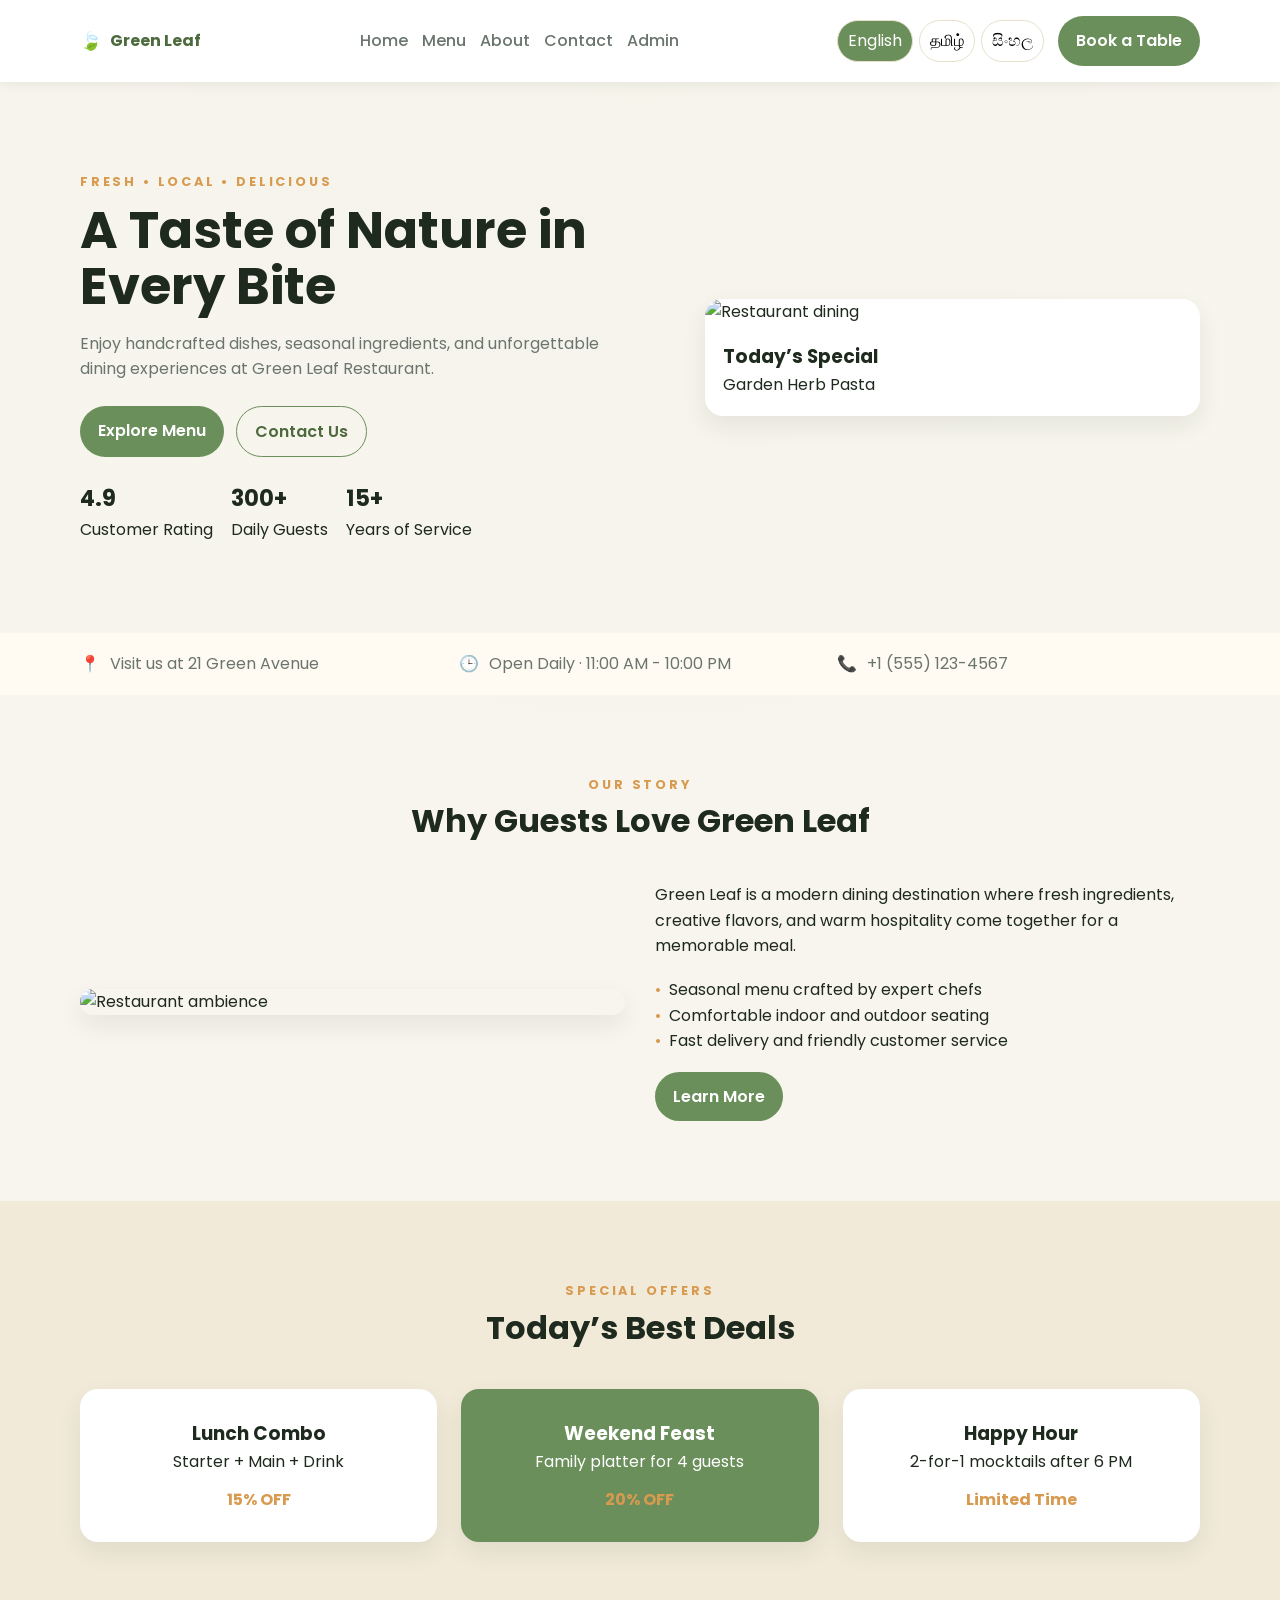
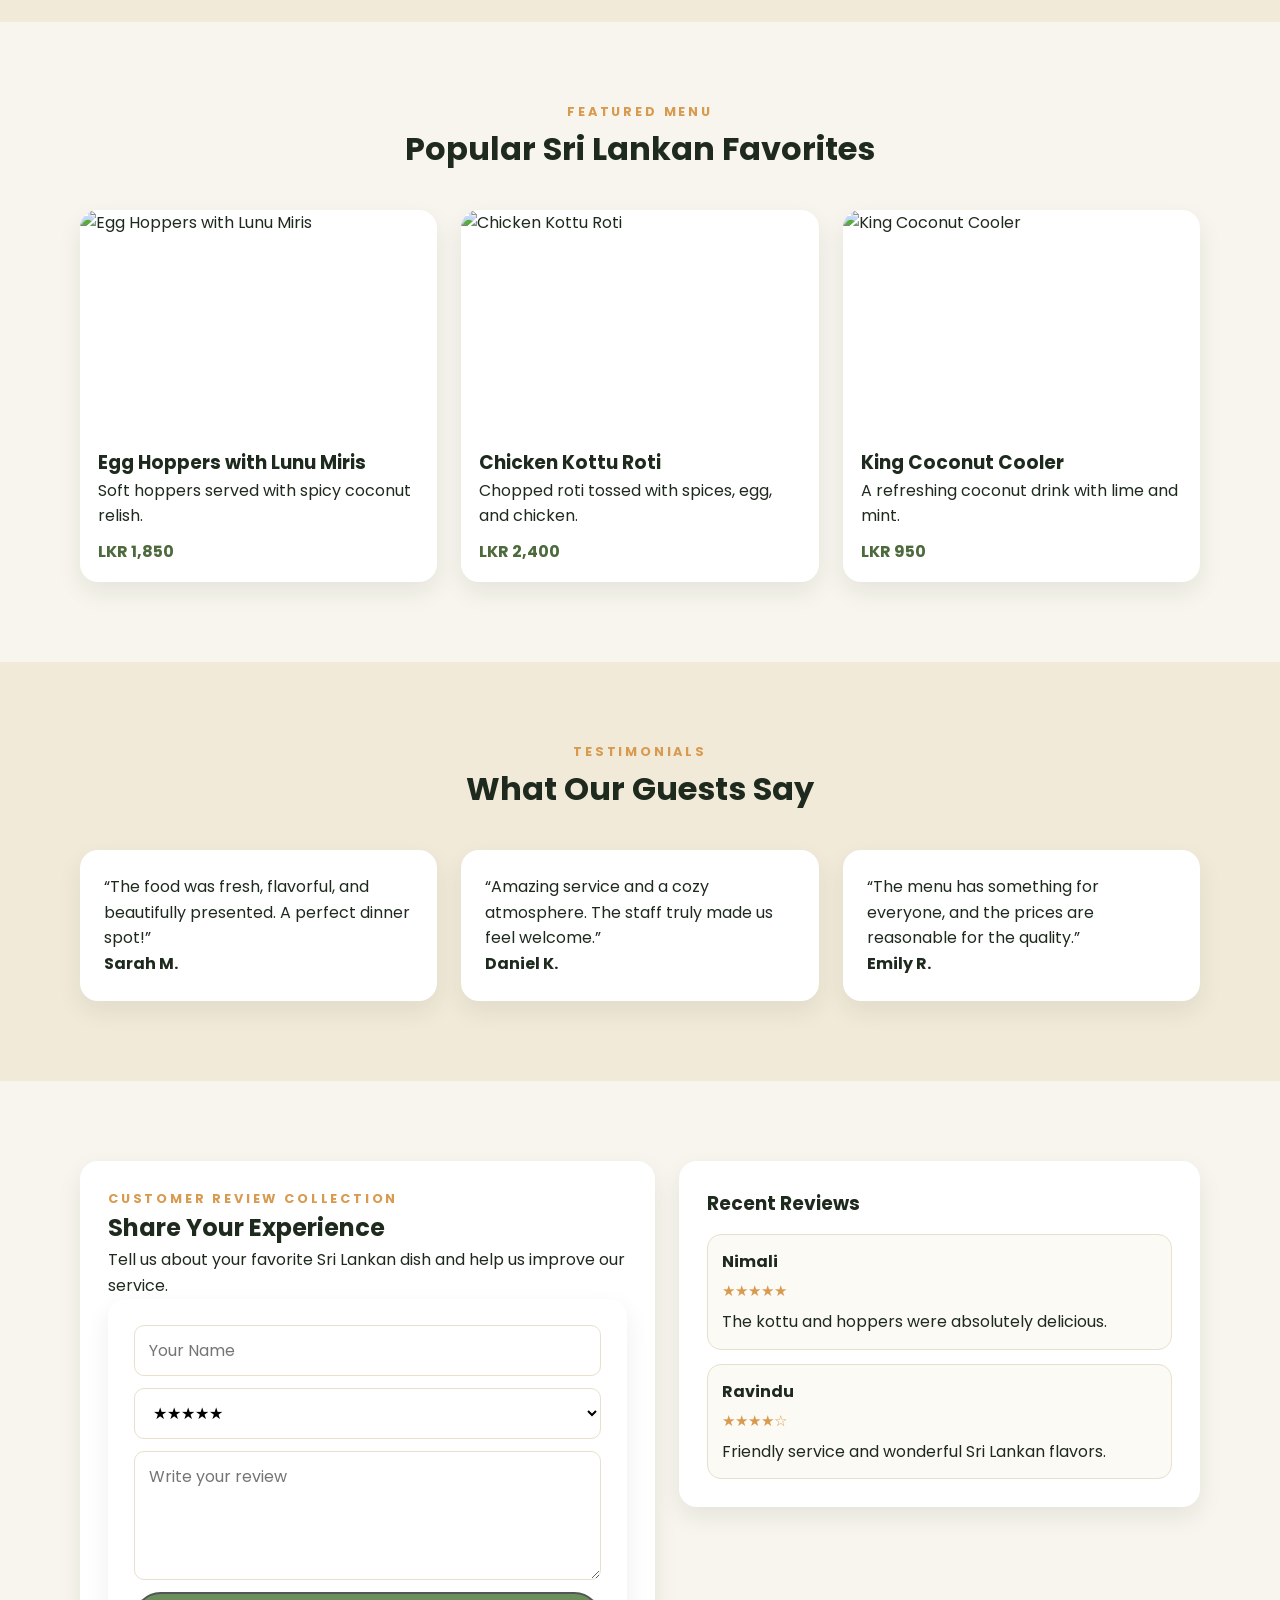
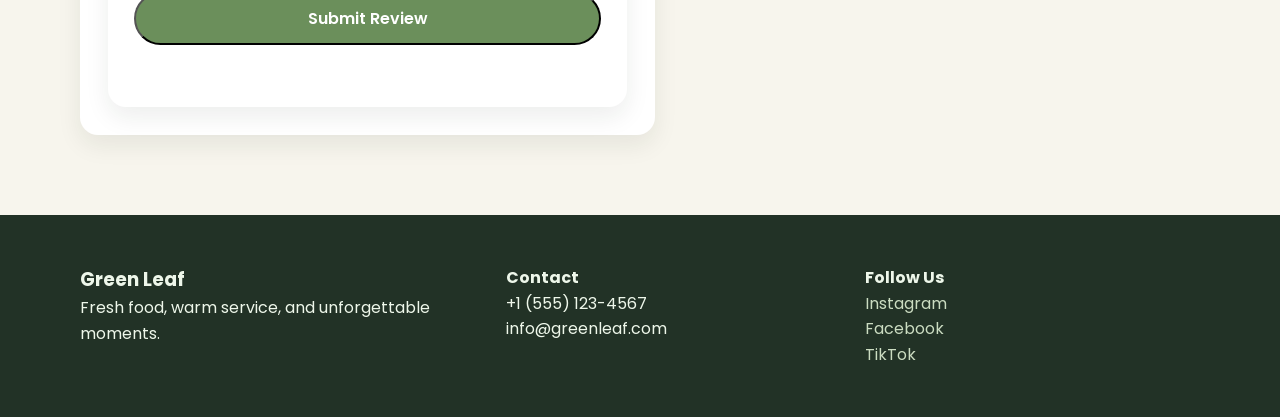
==== index.html @ 1f461450 "fix: rename index file" ====
<!DOCTYPE html>
<html lang="en">
<head>
  <meta charset="UTF-8" />
  <meta name="viewport" content="width=device-width, initial-scale=1.0" />
  <title>Green Leaf Restaurant</title>
  <link rel="preconnect" href="https://fonts.googleapis.com">
  <link rel="preconnect" href="https://fonts.gstatic.com" crossorigin>
  <link href="https://fonts.googleapis.com/css2?family=Poppins:wght@400;500;600;700&display=swap" rel="stylesheet">
  <link rel="stylesheet" href="styles.css" />
</head>
<body>
  <header class="top-header">
    <div class="container nav-wrap">
      <a href="project01.html" class="logo">
        <span class="logo-icon">🍃</span>
        <span>Green Leaf</span>
      </a>
      <nav class="nav-links">
        <a href="project01.html" data-i18n="navHome">Home</a>
        <a href="menu.html" data-i18n="navMenu">Menu</a>
        <a href="about.html" data-i18n="navAbout">About</a>
        <a href="contact.html" data-i18n="navContact">Contact</a>
        <a href="admin.html" data-i18n="navAdmin">Admin</a>
      </nav>
      <div class="header-actions">
        <div class="lang-switcher">
          <button class="lang-btn active" data-lang="en">English</button>
          <button class="lang-btn" data-lang="ta">தமிழ்</button>
          <button class="lang-btn" data-lang="si">සිංහල</button>
        </div>
        <a href="contact.html" class="btn btn-primary" data-i18n="bookTable">Book a Table</a>
        <button class="menu-toggle" aria-label="Toggle menu">☰</button>
      </div>
    </div>
  </header>

  <main>
    <section class="hero">
      <div class="container hero-grid">
        <div>
          <p class="eyebrow" data-i18n="heroTag">Fresh • Local • Delicious</p>
          <h1 data-i18n="heroTitle">A Taste of Nature in Every Bite</h1>
          <p class="hero-text" data-i18n="heroText">Enjoy handcrafted dishes, seasonal ingredients, and unforgettable dining experiences at Green Leaf Restaurant.</p>
          <div class="hero-actions">
            <a href="menu.html" class="btn btn-primary" data-i18n="exploreMenu">Explore Menu</a>
            <a href="contact.html" class="btn btn-secondary" data-i18n="contactUs">Contact Us</a>
          </div>
          <div class="hero-highlights">
            <div>
              <strong>4.9</strong>
              <span data-i18n="rating">Customer Rating</span>
            </div>
            <div>
              <strong>300+</strong>
              <span data-i18n="served">Daily Guests</span>
            </div>
            <div>
              <strong>15+</strong>
              <span data-i18n="years">Years of Service</span>
            </div>
          </div>
        </div>
        <div class="hero-card">
          <img src="https://images.unsplash.com/photo-1544025162-d76694265947?auto=format&fit=crop&w=900&q=80" alt="Restaurant dining" />
          <div class="hero-card-info">
            <h3 data-i18n="todaySpecial">Today’s Special</h3>
            <p data-i18n="specialDish">Garden Herb Pasta</p>
          </div>
        </div>
      </div>
    </section>

    <section class="info-strip">
      <div class="container info-grid">
        <div>
          <span>📍</span>
          <p data-i18n="visitUs">Visit us at 21 Green Avenue</p>
        </div>
        <div>
          <span>🕒</span>
          <p data-i18n="hoursInfo">Open Daily · 11:00 AM - 10:00 PM</p>
        </div>
        <div>
          <span>📞</span>
          <p>+1 (555) 123-4567</p>
        </div>
      </div>
    </section>

    <section class="section">
      <div class="container section-header">
        <p class="eyebrow" data-i18n="aboutPreviewTag">Our Story</p>
        <h2 data-i18n="aboutPreviewTitle">Why Guests Love Green Leaf</h2>
      </div>
      <div class="container about-preview-grid">
        <div>
          <img src="https://images.unsplash.com/photo-1414235077428-338989a2e8c0?auto=format&fit=crop&w=900&q=80" alt="Restaurant ambience" />
        </div>
        <div>
          <p data-i18n="aboutPreviewText">Green Leaf is a modern dining destination where fresh ingredients, creative flavors, and warm hospitality come together for a memorable meal.</p>
          <ul class="feature-list">
            <li data-i18n="feature1">Seasonal menu crafted by expert chefs</li>
            <li data-i18n="feature2">Comfortable indoor and outdoor seating</li>
            <li data-i18n="feature3">Fast delivery and friendly customer service</li>
          </ul>
          <a href="about.html" class="btn btn-primary" data-i18n="learnMore">Learn More</a>
        </div>
      </div>
    </section>

    <section class="section section-alt">
      <div class="container section-header">
        <p class="eyebrow" data-i18n="offersTag">Special Offers</p>
        <h2 data-i18n="offersTitle">Today’s Best Deals</h2>
      </div>
      <div class="container offer-grid">
        <div class="offer-card">
          <h3 data-i18n="offer1Title">Lunch Combo</h3>
          <p data-i18n="offer1Text">Starter + Main + Drink</p>
          <span>15% OFF</span>
        </div>
        <div class="offer-card accent">
          <h3 data-i18n="offer2Title">Weekend Feast</h3>
          <p data-i18n="offer2Text">Family platter for 4 guests</p>
          <span>20% OFF</span>
        </div>
        <div class="offer-card">
          <h3 data-i18n="offer3Title">Happy Hour</h3>
          <p data-i18n="offer3Text">2-for-1 mocktails after 6 PM</p>
          <span data-i18n="offer3Badge">Limited Time</span>
        </div>
      </div>
    </section>

    <section class="section">
      <div class="container section-header">
        <p class="eyebrow" data-i18n="featuredMenuTag">Featured Menu</p>
        <h2 data-i18n="featuredMenuTitle">Popular Sri Lankan Favorites</h2>
      </div>
      <div class="container menu-preview-grid">
        <article class="menu-card">
          <img class="food-image" src="https://images.unsplash.com/photo-1547592180-85f173990554?auto=format&fit=crop&w=800&q=80" alt="Egg Hoppers with Lunu Miris" />
          <div>
            <h3 data-i18n="homeDish1Title">Egg Hoppers with Lunu Miris</h3>
            <p data-i18n="homeDish1Text">Soft hoppers served with spicy coconut relish.</p>
            <span>LKR 1,850</span>
          </div>
        </article>
        <article class="menu-card">
          <img class="food-image" src="https://images.unsplash.com/photo-1519708227418-c8fd9a32b7a2?auto=format&fit=crop&w=800&q=80" alt="Chicken Kottu Roti" />
          <div>
            <h3 data-i18n="homeDish2Title">Chicken Kottu Roti</h3>
            <p data-i18n="homeDish2Text">Chopped roti tossed with spices, egg, and chicken.</p>
            <span>LKR 2,400</span>
          </div>
        </article>
        <article class="menu-card">
          <img class="food-image" src="https://images.unsplash.com/photo-1497534446932-c925b458314e?auto=format&fit=crop&w=800&q=80" alt="King Coconut Cooler" />
          <div>
            <h3 data-i18n="homeDish3Title">King Coconut Cooler</h3>
            <p data-i18n="homeDish3Text">A refreshing coconut drink with lime and mint.</p>
            <span>LKR 950</span>
          </div>
        </article>
      </div>
    </section>

    <section class="section section-alt testimonials">
      <div class="container section-header">
        <p class="eyebrow" data-i18n="testimonialsTag">Testimonials</p>
        <h2 data-i18n="testimonialsTitle">What Our Guests Say</h2>
      </div>
      <div class="container testimonial-grid">
        <div class="testimonial-card">
          <p>“The food was fresh, flavorful, and beautifully presented. A perfect dinner spot!”</p>
          <h4>Sarah M.</h4>
        </div>
        <div class="testimonial-card">
          <p>“Amazing service and a cozy atmosphere. The staff truly made us feel welcome.”</p>
          <h4>Daniel K.</h4>
        </div>
        <div class="testimonial-card">
          <p>“The menu has something for everyone, and the prices are reasonable for the quality.”</p>
          <h4>Emily R.</h4>
        </div>
      </div>
    </section>

    <section class="section review-section">
      <div class="container review-grid">
        <div class="review-form-card reveal">
          <p class="eyebrow" data-i18n="reviewSectionTag">Customer Review Collection</p>
          <h2 data-i18n="reviewSectionTitle">Share Your Experience</h2>
          <p data-i18n="reviewSectionText">Tell us about your favorite Sri Lankan dish and help us improve our service.</p>
          <form id="reviewForm" class="contact-form">
            <input id="reviewName" type="text" data-i18n-placeholder="reviewFormNamePlaceholder" placeholder="Your Name" required />
            <select id="reviewRating" required>
              <option value="5">★★★★★</option>
              <option value="4">★★★★☆</option>
              <option value="3">★★★☆☆</option>
              <option value="2">★★☆☆☆</option>
              <option value="1">★☆☆☆☆</option>
            </select>
            <textarea id="reviewMessage" rows="4" data-i18n-placeholder="reviewFormMessagePlaceholder" placeholder="Write your review" required></textarea>
            <button type="submit" class="btn btn-primary" data-i18n="reviewFormSubmitButton">Submit Review</button>
            <p class="form-message" id="reviewFeedbackMessage"></p>
          </form>
        </div>
        <div class="review-list-card reveal">
          <h3 data-i18n="recentReviews">Recent Reviews</h3>
          <div id="reviewList" class="review-list"></div>
        </div>
      </div>
    </section>
  </main>

  <footer class="footer">
    <div class="container footer-grid">
      <div>
        <h3>Green Leaf</h3>
        <p data-i18n="footerText">Fresh food, warm service, and unforgettable moments.</p>
      </div>
      <div>
        <h4 data-i18n="footerContact">Contact</h4>
        <p>+1 (555) 123-4567</p>
        <p>info@greenleaf.com</p>
      </div>
      <div>
        <h4 data-i18n="footerFollow">Follow Us</h4>
        <a href="#">Instagram</a>
        <a href="#">Facebook</a>
        <a href="#">TikTok</a>
      </div>
    </div>
  </footer>

  <script src="script.js"></script>
</body>
</html>
---- styles.css ----
:root {
  --bg: #f7f5ed;
  --surface: #fffaf2;
  --surface-2: #ffffff;
  --text: #1f2a1f;
  --muted: #6a756d;
  --primary: #6b8f5b;
  --primary-dark: #4d6a3d;
  --accent: #d89a4f;
  --border: #e7e0cc;
  --shadow: 0 10px 25px rgba(31, 42, 31, 0.08);
  --radius: 18px;
  --container: 1120px;
}

html {
  scroll-behavior: smooth;
}

* {
  box-sizing: border-box;
  margin: 0;
  padding: 0;
}

body {
  font-family: 'Poppins', sans-serif;
  color: var(--text);
  background:
    radial-gradient(circle at top, rgba(107, 143, 91, 0.08), transparent 20%),
    var(--bg);
  line-height: 1.6;
  overflow-x: hidden;
}

a {
  color: inherit;
  text-decoration: none;
}

img {
  max-width: 100%;
  display: block;
  transition: transform 0.35s ease, filter 0.35s ease;
}

button,
input,
textarea,
select {
  font: inherit;
}

@keyframes fadeUp {
  from {
    opacity: 0;
    transform: translateY(25px);
  }
  to {
    opacity: 1;
    transform: translateY(0);
  }
}

@keyframes floaty {
  0%, 100% {
    transform: translateY(0);
  }
  50% {
    transform: translateY(-6px);
  }
}

.reveal {
  opacity: 0;
  transform: translateY(25px);
  transition: opacity 0.7s ease, transform 0.7s ease;
}

.reveal.visible {
  opacity: 1;
  transform: translateY(0);
}

.container {
  width: min(1120px, 92%);
  margin: 0 auto;
}

.top-header {
  background: #fff;
  position: sticky;
  top: 0;
  z-index: 100;
  box-shadow: 0 3px 12px rgba(0,0,0,0.06);
}

.nav-wrap {
  display: flex;
  align-items: center;
  justify-content: space-between;
  gap: 18px;
  padding: 16px 0;
}

.logo {
  display: flex;
  align-items: center;
  gap: 8px;
  font-weight: 700;
  color: var(--primary-dark);
}

.logo-icon {
  font-size: 1.1rem;
}

.nav-links,
.header-actions {
  display: flex;
  align-items: center;
  gap: 14px;
}

.nav-links a {
  color: var(--muted);
  font-weight: 500;
}

.lang-switcher {
  display: flex;
  gap: 6px;
}

.lang-btn {
  border: 1px solid var(--border);
  background: #fff;
  border-radius: 999px;
  padding: 7px 10px;
  cursor: pointer;
}

.lang-btn.active {
  background: var(--primary);
  color: #fff;
}

.btn {
  display: inline-block;
  padding: 12px 18px;
  border-radius: 999px;
  font-weight: 600;
  transition: 0.2s ease;
}

.btn:hover {
  transform: translateY(-2px);
}

.btn-primary {
  background: var(--primary);
  color: #fff;
}

.btn-primary:hover {
  background: var(--primary-dark);
}

.btn-secondary {
  background: transparent;
  border: 1px solid var(--primary);
  color: var(--primary-dark);
}

.menu-toggle {
  display: none;
  background: none;
  border: none;
  font-size: 1.5rem;
}

.hero {
  background: linear-gradient(rgba(247, 245, 237, 0.8), rgba(247, 245, 237, 0.8)), url('https://images.unsplash.com/photo-1559339352-11d035aa65de?auto=format&fit=crop&w=1400&q=80') center/cover;
  padding: 90px 0;
}

.hero-grid,
.about-preview-grid,
.contact-grid,
.admin-grid,
.about-story-grid {
  display: grid;
  gap: 30px;
}

.hero-grid {
  grid-template-columns: 1.2fr 1fr;
  align-items: center;
}

.eyebrow {
  text-transform: uppercase;
  letter-spacing: 0.22em;
  color: var(--accent);
  font-size: 0.8rem;
  font-weight: 700;
}

.hero h1 {
  font-size: clamp(2.6rem, 4vw, 4rem);
  line-height: 1.1;
  margin: 10px 0 16px;
}

.hero-text {
  color: var(--muted);
  max-width: 55ch;
}

.hero-actions {
  display: flex;
  gap: 12px;
  margin: 24px 0;
}

.hero-highlights {
  display: flex;
  gap: 18px;
  flex-wrap: wrap;
}

.hero-highlights div {
  display: flex;
  flex-direction: column;
}

.hero-highlights strong {
  font-size: 1.4rem;
}

.hero-card {
  background: var(--surface-2);
  border-radius: var(--radius);
  overflow: hidden;
  box-shadow: var(--shadow);
  animation: floaty 5s ease-in-out infinite;
}

.hero-card:hover,
.menu-card:hover,
.offer-card:hover,
.testimonial-card:hover,
.value-card:hover,
.admin-card:hover,
.contact-details:hover,
.contact-form:hover {
  transform: translateY(-6px);
}

.hero-card-info {
  padding: 18px;
}

.info-strip {
  background: var(--surface);
  padding: 18px 0;
}

.info-grid {
  display: grid;
  grid-template-columns: repeat(3, 1fr);
  gap: 16px;
}

.info-grid div {
  display: flex;
  align-items: center;
  gap: 10px;
  color: var(--muted);
}

.section {
  padding: 80px 0;
}

.section-alt {
  background: #f1ead9;
}

.section-header {
  text-align: center;
  margin-bottom: 36px;
}

.section-header h2 {
  font-size: 2rem;
}

.about-preview-grid,
.about-story-grid,
.contact-grid {
  grid-template-columns: 1fr 1fr;
  align-items: center;
}

.about-preview-grid img,
.about-story-grid img {
  border-radius: var(--radius);
  box-shadow: var(--shadow);
}

.feature-list {
  list-style: none;
  margin: 18px 0;
}

.feature-list li::before {
  content: '•';
  color: var(--accent);
  margin-right: 8px;
}

.offer-grid,
.testimonial-grid,
.values-grid,
.gallery-grid,
.menu-preview-grid,
.menu-items-grid {
  display: grid;
  gap: 24px;
}

.offer-grid,
.testimonial-grid,
.values-grid,
.menu-preview-grid {
  grid-template-columns: repeat(3, 1fr);
}

.offer-card,
.testimonial-card,
.value-card,
.admin-card,
.menu-card,
.menu-item-card {
  background: var(--surface-2);
  border-radius: var(--radius);
  box-shadow: var(--shadow);
  transition: transform 0.3s ease, box-shadow 0.3s ease;
}

.offer-card:hover,
.testimonial-card:hover,
.value-card:hover,
.admin-card:hover,
.menu-card:hover,
.menu-item-card:hover {
  box-shadow: 0 16px 35px rgba(31, 42, 31, 0.12);
}

.offer-card {
  padding: 30px 22px;
  text-align: center;
}

.offer-card span {
  display: inline-block;
  margin-top: 12px;
  color: var(--accent);
  font-weight: 700;
}

.offer-card.accent {
  background: var(--primary);
  color: #fff;
}

.menu-card,
.menu-item-card {
  overflow: hidden;
}

.menu-card div,
.menu-item-card div {
  padding: 18px;
}

.food-image {
  width: 100%;
  height: 220px;
  object-fit: cover;
  display: block;
  border-radius: 16px 16px 0 0;
}

.menu-card span,
.item-meta span {
  display: block;
  margin-top: 10px;
  font-weight: 700;
  color: var(--primary-dark);
}

.testimonial-card {
  padding: 24px;
}

.review-grid {
  display: grid;
  grid-template-columns: 1.05fr 0.95fr;
  gap: 24px;
  align-items: start;
}

.review-form-card,
.review-list-card {
  background: var(--surface-2);
  border-radius: var(--radius);
  box-shadow: var(--shadow);
  padding: 28px;
}

.review-list {
  display: grid;
  gap: 14px;
  margin-top: 16px;
}

.review-item {
  border: 1px solid var(--border);
  border-radius: 14px;
  padding: 14px;
  background: #fcfaf5;
}

.review-item strong {
  display: block;
  margin-bottom: 4px;
}

.review-stars {
  color: var(--accent);
  font-size: 0.95rem;
  margin-bottom: 6px;
}

.footer {
  background: #223226;
  color: #eef7ea;
  padding: 50px 0;
}

.footer-grid {
  display: grid;
  grid-template-columns: 1.2fr 1fr 1fr;
  gap: 24px;
}

.footer a {
  display: block;
  color: #cbdcc1;
}

.page-hero {
  background: linear-gradient(to right, #4d6a3d, #7e9b65);
  color: #fff;
  padding: 90px 0;
  text-align: center;
}

.small-hero h1 {
  font-size: 2.5rem;
  margin-top: 10px;
}

.menu-filter {
  display: flex;
  gap: 10px;
  justify-content: center;
  margin-bottom: 24px;
  flex-wrap: wrap;
}

.filter-btn {
  border: none;
  background: #eef4e5;
  padding: 10px 16px;
  border-radius: 999px;
  cursor: pointer;
}

.filter-btn.active {
  background: var(--primary);
  color: #fff;
}

.menu-items-grid {
  grid-template-columns: repeat(3, 1fr);
}

.item-meta {
  display: flex;
  justify-content: space-between;
  align-items: center;
}

.item-meta button {
  border: none;
  background: var(--primary);
  color: #fff;
  padding: 8px 12px;
  border-radius: 999px;
  cursor: pointer;
}

.values-grid {
  grid-template-columns: repeat(3, 1fr);
}

.gallery-grid {
  grid-template-columns: repeat(3, 1fr);
}

.contact-details,
.contact-form,
.admin-sidebar,
.admin-content {
  background: var(--surface-2);
  border-radius: var(--radius);
  padding: 26px;
  box-shadow: var(--shadow);
}

.contact-form,
.admin-form {
  display: flex;
  flex-direction: column;
  gap: 12px;
}

.contact-form input,
.contact-form textarea,
.contact-form select,
.admin-form input,
.admin-form select {
  width: 100%;
  padding: 12px 14px;
  border: 1px solid var(--border);
  border-radius: 10px;
  background: #fff;
}

.contact-form input:focus,
.contact-form textarea:focus,
.contact-form select:focus,
.admin-form input:focus,
.admin-form select:focus {
  outline: none;
  border-color: var(--primary);
  box-shadow: 0 0 0 3px rgba(107, 143, 91, 0.12);
}

.social-links {
  display: flex;
  gap: 10px;
  flex-wrap: wrap;
  margin-top: 14px;
}

.admin-section {
  padding: 54px 0;
}

.admin-access-card {
  max-width: 480px;
  margin: 0 auto 24px;
  background: var(--surface-2);
  border-radius: var(--radius);
  box-shadow: var(--shadow);
  padding: 28px;
  text-align: center;
}

.admin-access-card h2 {
  margin-bottom: 8px;
}

.admin-access-card p {
  color: var(--muted);
  margin-bottom: 14px;
}

.admin-protected {
  display: block;
}

.admin-top {
  display: flex;
  justify-content: space-between;
  align-items: center;
  margin-bottom: 18px;
}

.admin-stats {
  display: grid;
  grid-template-columns: repeat(4, 1fr);
  gap: 18px;
  margin-bottom: 18px;
}

.stat-card {
  background: var(--surface-2);
  box-shadow: var(--shadow);
  border-radius: var(--radius);
  padding: 18px;
}

.stat-card span {
  color: var(--muted);
  font-size: 0.9rem;
}

.stat-card strong {
  display: block;
  font-size: 2rem;
  margin: 6px 0;
}

.admin-grid {
  grid-template-columns: 240px 1fr;
}

.admin-sidebar {
  display: flex;
  flex-direction: column;
  gap: 12px;
  align-self: start;
}

.admin-sidebar a {
  color: var(--muted);
}

.admin-sidebar a.active {
  color: var(--primary-dark);
  font-weight: 700;
}

.admin-content {
  display: grid;
  gap: 18px;
}

.card-head {
  display: flex;
  justify-content: space-between;
  align-items: center;
  gap: 12px;
  margin-bottom: 10px;
}

.table-wrap {
  overflow-x: auto;
}

table {
  width: 100%;
  border-collapse: collapse;
}

th,
td {
  padding: 12px;
  border-bottom: 1px solid var(--border);
  text-align: left;
}

.form-message {
  min-height: 24px;
  color: var(--primary-dark);
  font-size: 0.9rem;
}

@media (max-width: 1024px) {
  .hero-grid,
  .about-preview-grid,
  .about-story-grid,
  .contact-grid,
  .admin-grid,
  .footer-grid,
  .offer-grid,
  .testimonial-grid,
  .values-grid,
  .menu-items-grid,
  .menu-preview-grid,
  .gallery-grid,
  .review-grid {
    grid-template-columns: 1fr;
  }

  .info-grid {
    grid-template-columns: 1fr;
  }

  .hero {
    padding: 70px 0;
  }

  .section {
    padding: 64px 0;
  }
}

@media (max-width: 900px) {
  .admin-stats {
    grid-template-columns: repeat(2, 1fr);
  }
}

@media (max-width: 768px) {
  .nav-wrap {
    flex-wrap: wrap;
    position: relative;
  }

  .nav-links {
    display: none;
  }

  .menu-toggle {
    display: block;
    margin-left: auto;
  }

  .nav-links.open {
    display: flex;
    position: absolute;
    top: calc(100% + 10px);
    left: 0;
    right: 0;
    background: #fff;
    padding: 14px;
    flex-direction: column;
    width: 100%;
    box-shadow: var(--shadow);
    border-radius: 16px;
  }

  .header-actions {
    gap: 8px;
    flex-wrap: wrap;
    justify-content: flex-end;
    width: 100%;
  }

  .lang-switcher {
    width: 100%;
    justify-content: flex-end;
  }

  .hero {
    padding: 56px 0;
  }

  .hero-actions,
  .hero-highlights,
  .menu-filter,
  .item-meta,
  .admin-top {
    flex-direction: column;
    align-items: flex-start;
  }

  .hero-highlights div {
    width: 100%;
  }

  .section-header h2 {
    font-size: 1.6rem;
  }

  .review-form-card,
  .review-list-card,
  .contact-details,
  .contact-form,
  .admin-sidebar,
  .admin-content,
  .admin-access-card {
    padding: 20px;
  }
}

@media (max-width: 600px) {
  .container {
    width: min(100%, 92%);
  }

  .logo {
    font-size: 0.95rem;
  }

  .lang-switcher {
    justify-content: flex-start;
  }

  .lang-btn {
    flex: 1 1 calc(50% - 6px);
    text-align: center;
  }

  .btn {
    width: 100%;
    text-align: center;
  }

  .hero-actions .btn,
  .hero-actions a {
    width: 100%;
  }

  .hero h1 {
    font-size: clamp(2rem, 8vw, 2.7rem);
  }

  .hero-text,
  .section-header p,
  .review-form-card p,
  .contact-details p {
    font-size: 0.95rem;
  }

  .menu-filter {
    justify-content: flex-start;
  }

  .filter-btn {
    width: calc(50% - 6px);
  }

  .food-image {
    height: 190px;
  }

  .admin-stats {
    grid-template-columns: 1fr;
  }
}

@media (max-width: 480px) {
  body {
    font-size: 15px;
  }

  .nav-wrap {
    padding: 12px 0;
  }

  .page-hero {
    padding: 72px 0;
  }

  .small-hero h1 {
    font-size: 2rem;
  }

  .review-form-card,
  .review-list-card,
  .contact-details,
  .contact-form,
  .admin-sidebar,
  .admin-content,
  .admin-access-card {
    padding: 18px;
  }
}
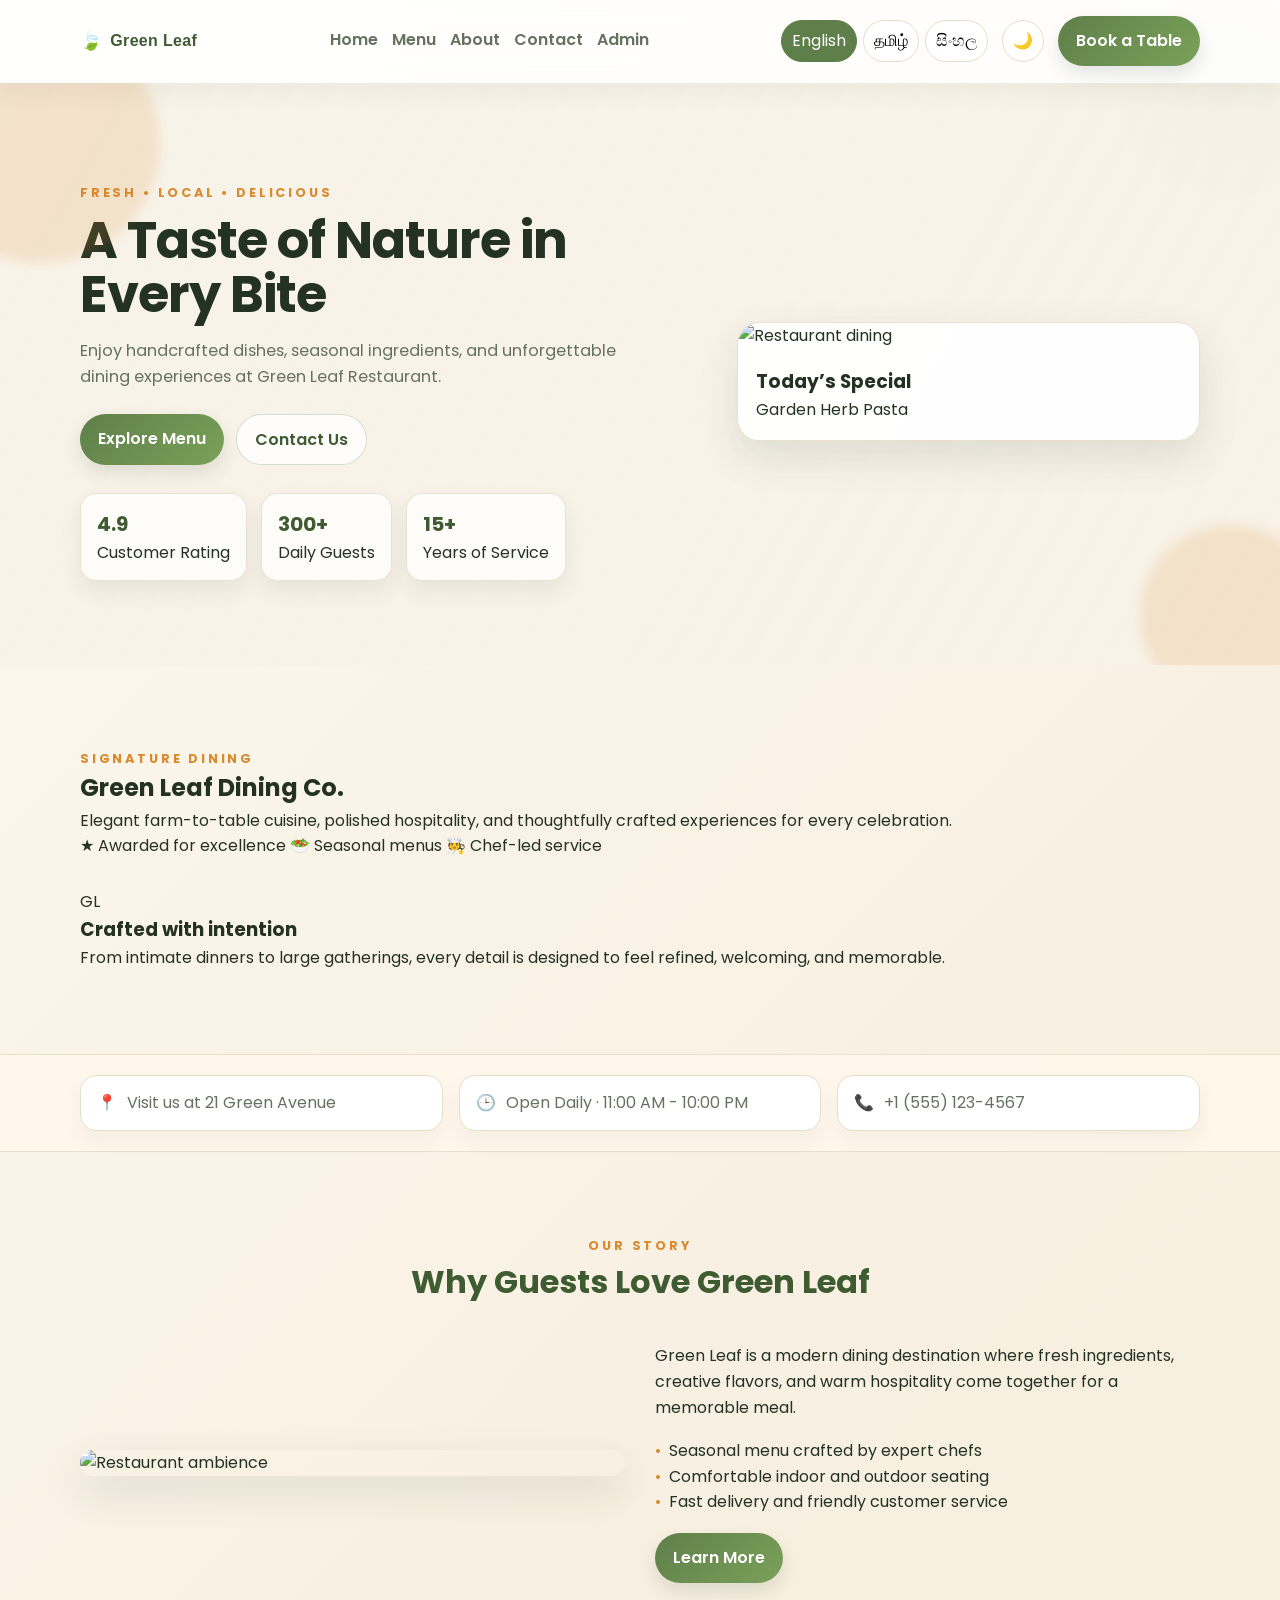
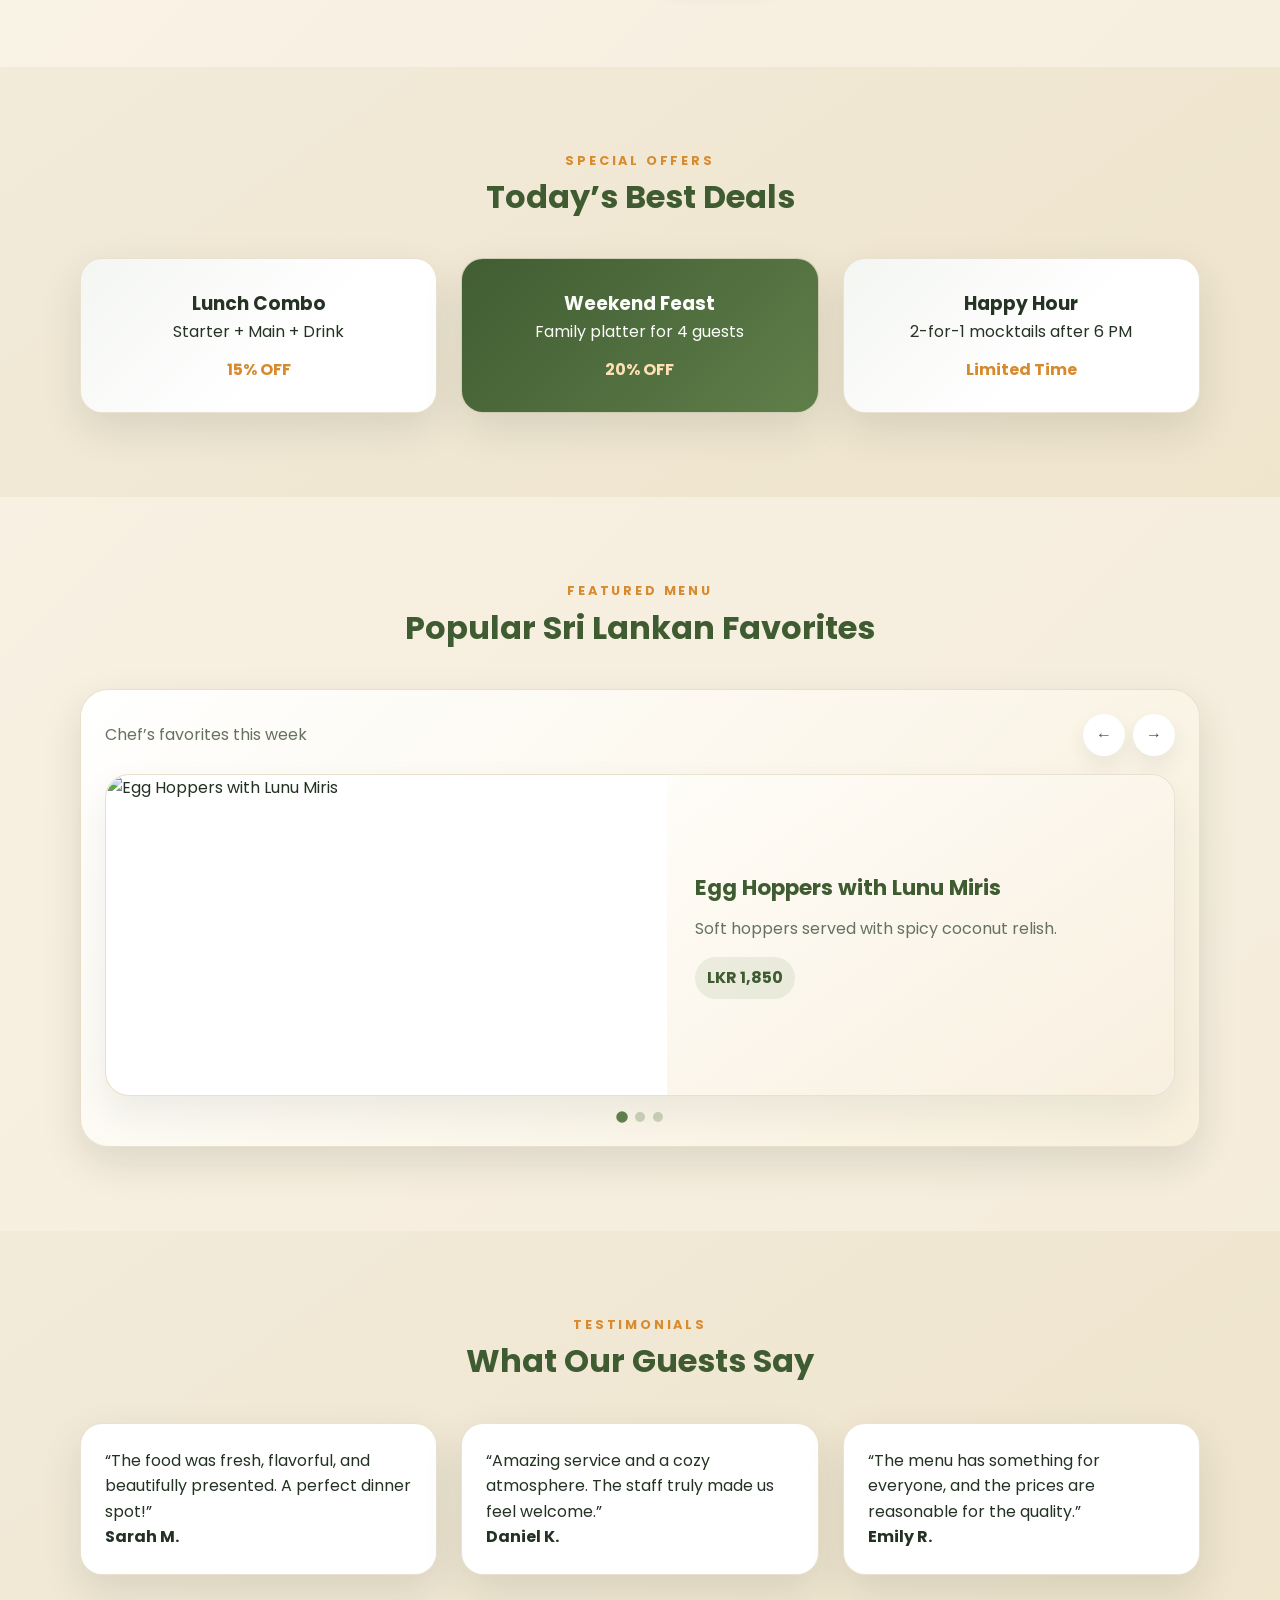
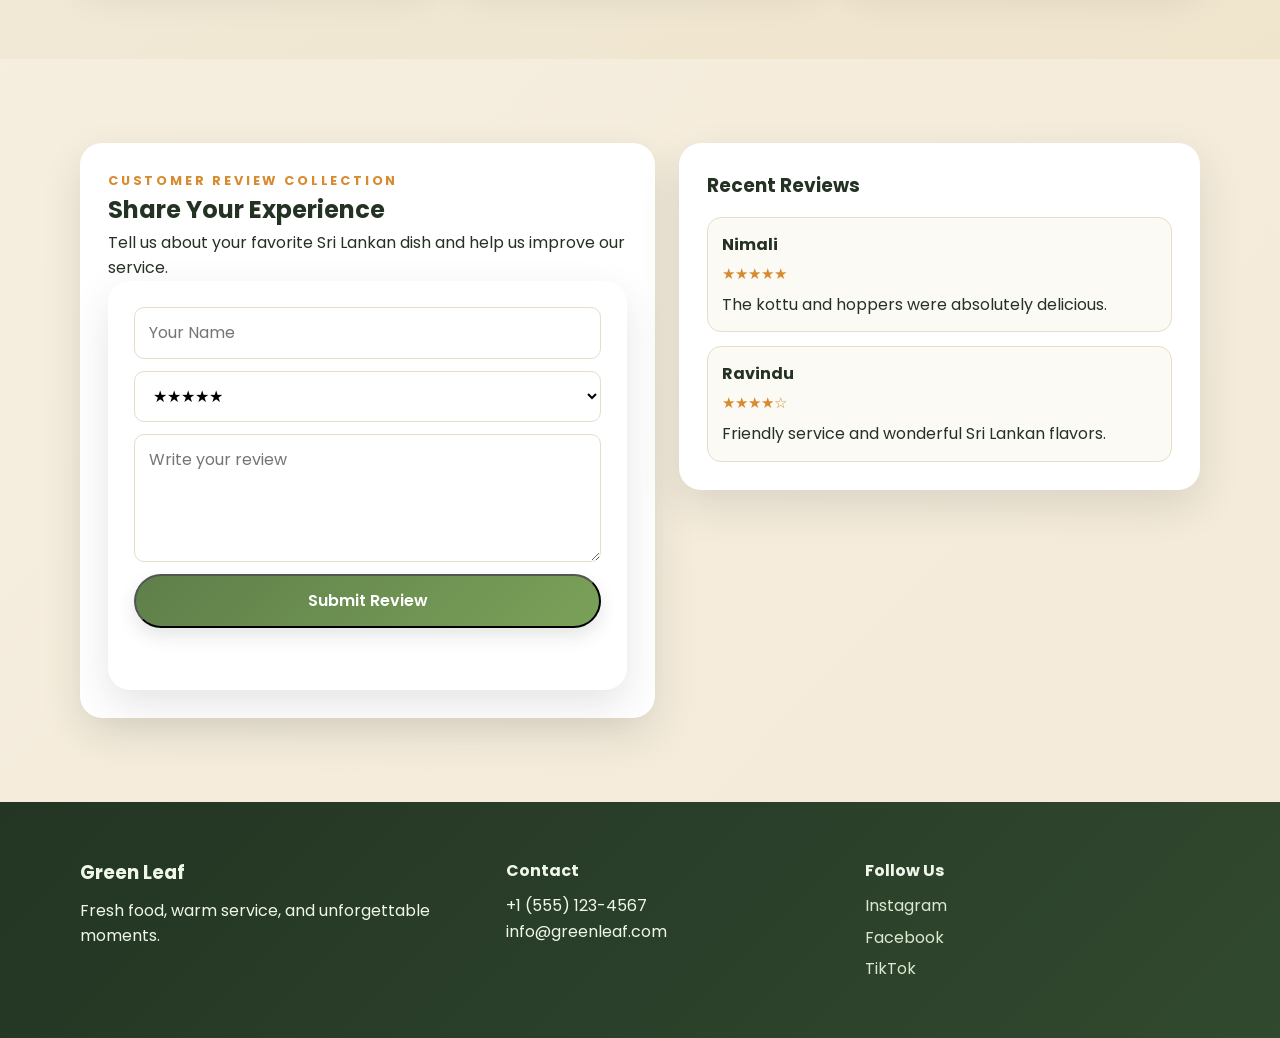
==== commit 8c6145d1: "Updated my project files" ====
--- a/index.html
+++ b/index.html
@@ -12,12 +12,12 @@
 <body>
   <header class="top-header">
     <div class="container nav-wrap">
-      <a href="project01.html" class="logo">
+      <a href="index.html" class="logo">
         <span class="logo-icon">🍃</span>
         <span>Green Leaf</span>
       </a>
       <nav class="nav-links">
-        <a href="project01.html" data-i18n="navHome">Home</a>
+        <a href="index.html" data-i18n="navHome">Home</a>
         <a href="menu.html" data-i18n="navMenu">Menu</a>
         <a href="about.html" data-i18n="navAbout">About</a>
         <a href="contact.html" data-i18n="navContact">Contact</a>
@@ -29,6 +29,9 @@
           <button class="lang-btn" data-lang="ta">தமிழ்</button>
           <button class="lang-btn" data-lang="si">සිංහල</button>
         </div>
+        <button class="theme-toggle" type="button" aria-label="Toggle dark mode">
+          <span class="theme-toggle-icon">🌙</span>
+        </button>
         <a href="contact.html" class="btn btn-primary" data-i18n="bookTable">Book a Table</a>
         <button class="menu-toggle" aria-label="Toggle menu">☰</button>
       </div>
@@ -66,6 +69,30 @@
           <div class="hero-card-info">
             <h3 data-i18n="todaySpecial">Today’s Special</h3>
             <p data-i18n="specialDish">Garden Herb Pasta</p>
+          </div>
+        </div>
+      </div>
+    </section>
+
+    <section class="section brand-section reveal">
+      <div class="container brand-grid">
+        <div class="brand-intro">
+          <p class="eyebrow">Signature Dining</p>
+          <h2>Green Leaf Dining Co.</h2>
+          <p>Elegant farm-to-table cuisine, polished hospitality, and thoughtfully crafted experiences for every celebration.</p>
+          <div class="brand-badges">
+            <span>★ Awarded for excellence</span>
+            <span>🥗 Seasonal menus</span>
+            <span>🧑‍🍳 Chef-led service</span>
+          </div>
+        </div>
+        <div class="brand-card">
+          <div class="brand-badge">
+            <span>GL</span>
+          </div>
+          <div>
+            <h3>Crafted with intention</h3>
+            <p>From intimate dinners to large gatherings, every detail is designed to feel refined, welcoming, and memorable.</p>
           </div>
         </div>
       </div>
@@ -109,7 +136,7 @@
       </div>
     </section>
 
-    <section class="section section-alt">
+    <section class="section section-alt reveal">
       <div class="container section-header">
         <p class="eyebrow" data-i18n="offersTag">Special Offers</p>
         <h2 data-i18n="offersTitle">Today’s Best Deals</h2>
@@ -133,40 +160,54 @@
       </div>
     </section>
 
-    <section class="section">
+    <section class="section reveal">
       <div class="container section-header">
         <p class="eyebrow" data-i18n="featuredMenuTag">Featured Menu</p>
         <h2 data-i18n="featuredMenuTitle">Popular Sri Lankan Favorites</h2>
       </div>
-      <div class="container menu-preview-grid">
-        <article class="menu-card">
-          <img class="food-image" src="https://images.unsplash.com/photo-1547592180-85f173990554?auto=format&fit=crop&w=800&q=80" alt="Egg Hoppers with Lunu Miris" />
-          <div>
-            <h3 data-i18n="homeDish1Title">Egg Hoppers with Lunu Miris</h3>
-            <p data-i18n="homeDish1Text">Soft hoppers served with spicy coconut relish.</p>
-            <span>LKR 1,850</span>
-          </div>
-        </article>
-        <article class="menu-card">
-          <img class="food-image" src="https://images.unsplash.com/photo-1519708227418-c8fd9a32b7a2?auto=format&fit=crop&w=800&q=80" alt="Chicken Kottu Roti" />
-          <div>
-            <h3 data-i18n="homeDish2Title">Chicken Kottu Roti</h3>
-            <p data-i18n="homeDish2Text">Chopped roti tossed with spices, egg, and chicken.</p>
-            <span>LKR 2,400</span>
-          </div>
-        </article>
-        <article class="menu-card">
-          <img class="food-image" src="https://images.unsplash.com/photo-1497534446932-c925b458314e?auto=format&fit=crop&w=800&q=80" alt="King Coconut Cooler" />
-          <div>
-            <h3 data-i18n="homeDish3Title">King Coconut Cooler</h3>
-            <p data-i18n="homeDish3Text">A refreshing coconut drink with lime and mint.</p>
-            <span>LKR 950</span>
-          </div>
-        </article>
-      </div>
-    </section>
-
-    <section class="section section-alt testimonials">
+      <div class="container slider-shell reveal">
+        <div class="slider-header">
+          <p>Chef’s favorites this week</p>
+          <div class="slider-controls">
+            <button class="slider-btn" data-direction="-1" aria-label="Previous dish">←</button>
+            <button class="slider-btn" data-direction="1" aria-label="Next dish">→</button>
+          </div>
+        </div>
+        <div class="dish-slider">
+          <article class="dish-slide active">
+            <img src="https://images.unsplash.com/photo-1547592180-85f173990554?auto=format&fit=crop&w=800&q=80" alt="Egg Hoppers with Lunu Miris" />
+            <div class="dish-slide-content">
+              <h3 data-i18n="homeDish1Title">Egg Hoppers with Lunu Miris</h3>
+              <p data-i18n="homeDish1Text">Soft hoppers served with spicy coconut relish.</p>
+              <span>LKR 1,850</span>
+            </div>
+          </article>
+          <article class="dish-slide">
+            <img src="https://images.unsplash.com/photo-1519708227418-c8fd9a32b7a2?auto=format&fit=crop&w=800&q=80" alt="Chicken Kottu Roti" />
+            <div class="dish-slide-content">
+              <h3 data-i18n="homeDish2Title">Chicken Kottu Roti</h3>
+              <p data-i18n="homeDish2Text">Chopped roti tossed with spices, egg, and chicken.</p>
+              <span>LKR 2,400</span>
+            </div>
+          </article>
+          <article class="dish-slide">
+            <img src="https://images.unsplash.com/photo-1497534446932-c925b458314e?auto=format&fit=crop&w=800&q=80" alt="King Coconut Cooler" />
+            <div class="dish-slide-content">
+              <h3 data-i18n="homeDish3Title">King Coconut Cooler</h3>
+              <p data-i18n="homeDish3Text">A refreshing coconut drink with lime and mint.</p>
+              <span>LKR 950</span>
+            </div>
+          </article>
+        </div>
+        <div class="slider-dots" aria-label="Featured dish navigation">
+          <button class="slider-dot active" data-slide="0" aria-label="Show first featured dish"></button>
+          <button class="slider-dot" data-slide="1" aria-label="Show second featured dish"></button>
+          <button class="slider-dot" data-slide="2" aria-label="Show third featured dish"></button>
+        </div>
+      </div>
+    </section>
+
+    <section class="section section-alt testimonials reveal">
       <div class="container section-header">
         <p class="eyebrow" data-i18n="testimonialsTag">Testimonials</p>
         <h2 data-i18n="testimonialsTitle">What Our Guests Say</h2>
@@ -187,7 +228,7 @@
       </div>
     </section>
 
-    <section class="section review-section">
+    <section class="section review-section reveal">
       <div class="container review-grid">
         <div class="review-form-card reveal">
           <p class="eyebrow" data-i18n="reviewSectionTag">Customer Review Collection</p>
--- a/styles.css
+++ b/styles.css
@@ -1,16 +1,31 @@
 :root {
-  --bg: #f7f5ed;
-  --surface: #fffaf2;
+  --bg: #f8f2e8;
+  --surface: #fff8ec;
   --surface-2: #ffffff;
-  --text: #1f2a1f;
-  --muted: #6a756d;
-  --primary: #6b8f5b;
-  --primary-dark: #4d6a3d;
-  --accent: #d89a4f;
-  --border: #e7e0cc;
-  --shadow: 0 10px 25px rgba(31, 42, 31, 0.08);
-  --radius: 18px;
+  --text: #243224;
+  --muted: #65725f;
+  --primary: #5f7f4a;
+  --primary-dark: #3f5b31;
+  --accent: #d88a2e;
+  --accent-soft: #fff1dc;
+  --border: #e7ddc8;
+  --shadow: 0 16px 40px rgba(36, 50, 36, 0.12);
+  --radius: 22px;
   --container: 1120px;
+}
+
+body.dark-mode {
+  --bg: #121a15;
+  --surface: #18231d;
+  --surface-2: #1f2c24;
+  --text: #f4efe9;
+  --muted: #b9c4b5;
+  --primary: #8cb36d;
+  --primary-dark: #b6d79a;
+  --accent: #ffb96b;
+  --accent-soft: #2b2217;
+  --border: #2f4032;
+  --shadow: 0 18px 45px rgba(0, 0, 0, 0.3);
 }
 
 html {
@@ -26,11 +41,26 @@
 body {
   font-family: 'Poppins', sans-serif;
   color: var(--text);
-  background:
-    radial-gradient(circle at top, rgba(107, 143, 91, 0.08), transparent 20%),
-    var(--bg);
+  background: linear-gradient(135deg, #fcf8ef 0%, #f7efe0 45%, #f3ead9 100%);
   line-height: 1.6;
   overflow-x: hidden;
+  transition: background 0.3s ease, color 0.3s ease;
+}
+
+body.dark-mode {
+  background: linear-gradient(135deg, #0f1612 0%, #121d17 45%, #17241e 100%);
+}
+
+body::before {
+  content: '';
+  position: fixed;
+  top: -60px;
+  right: -80px;
+  width: 280px;
+  height: 280px;
+  background: radial-gradient(circle, rgba(107, 143, 91, 0.16), transparent 70%);
+  pointer-events: none;
+  z-index: -1;
 }
 
 a {
@@ -82,17 +112,69 @@
   transform: translateY(0);
 }
 
+.theme-toggle {
+  border: 1px solid var(--border);
+  background: #fff;
+  border-radius: 999px;
+  padding: 10px 13px;
+  cursor: pointer;
+  display: inline-flex;
+  align-items: center;
+  justify-content: center;
+  color: var(--text);
+}
+
+.theme-toggle-icon {
+  font-size: 1rem;
+}
+
+.nav-links.open {
+  opacity: 0;
+  animation: fadeInMenu 0.25s forwards ease;
+}
+
+@keyframes fadeInMenu {
+  to {
+    opacity: 1;
+  }
+}
+
+.btn {
+  display: inline-flex;
+  align-items: center;
+  justify-content: center;
+  padding: 12px 18px;
+  border-radius: 999px;
+  font-weight: 600;
+  transition: transform 0.2s ease, box-shadow 0.2s ease, background 0.2s ease;
+  box-shadow: 0 8px 18px rgba(36, 50, 36, 0.12);
+}
+
+.btn:hover,
+.theme-toggle:hover,
+.lang-btn:hover {
+  transform: translateY(-2px);
+}
+
 .container {
   width: min(1120px, 92%);
   margin: 0 auto;
 }
 
 .top-header {
-  background: #fff;
+  background: rgba(255, 255, 255, 0.9);
+  backdrop-filter: blur(14px);
   position: sticky;
   top: 0;
   z-index: 100;
-  box-shadow: 0 3px 12px rgba(0,0,0,0.06);
+  border-bottom: 1px solid rgba(255, 255, 255, 0.65);
+  box-shadow: 0 8px 24px rgba(36, 50, 36, 0.06);
+}
+
+body.dark-mode .top-header {
+  background: rgba(18, 26, 21, 0.9);
+  border-bottom-color: rgba(255, 255, 255, 0.08);
+  box-shadow: 0 8px 24px rgba(0, 0, 0, 0.2);
 }
 
 .nav-wrap {
@@ -101,14 +183,82 @@
   justify-content: space-between;
   gap: 18px;
   padding: 16px 0;
+  transition: padding 0.25s ease;
+}
+
+.top-header {
+  transition: background 0.3s ease, border-color 0.3s ease, transform 0.3s ease;
+}
+
+.top-header.shrink {
+  backdrop-filter: blur(18px);
+}
+
+.top-header.shrink .nav-wrap {
+  padding: 2px 0 0;
+  min-height: 42px;
+}
+
+.top-header.shrink .logo {
+  transform: scale(0.78);
+}
+
+.top-header.shrink .logo-icon {
+  font-size: 0.95rem;
+}
+
+.top-header.shrink .logo span {
+  font-size: 0.82rem;
+}
+
+.top-header.shrink .header-actions {
+  gap: 4px;
+}
+
+.top-header.shrink .lang-btn,
+.top-header.shrink .theme-toggle,
+.top-header.shrink .btn,
+.top-header.shrink .menu-toggle {
+  padding: 6px 8px;
+  font-size: 0.88rem;
+}
+
+.top-header.shrink .menu-toggle {
+  font-size: 1.1rem;
+}
+
+.top-header.shrink .nav-links {
+  gap: 10px;
+}
+
+.top-header.shrink .nav-links a {
+  font-size: 0.88rem;
+}
+
+@media (max-width: 768px) {
+  .lang-switcher {
+    transition: opacity 0.25s ease, transform 0.25s ease, visibility 0.25s ease;
+  }
+
+  .top-header.shrink .lang-switcher,
+  .top-header.shrink .theme-toggle,
+  .top-header.shrink .menu-toggle {
+    display: none;
+  }
+
+  .top-header.shrink .header-actions {
+    justify-content: flex-end;
+    width: 100%;
+  }
 }
 
 .logo {
   display: flex;
   align-items: center;
   gap: 8px;
-  font-weight: 700;
+  font-weight: 800;
   color: var(--primary-dark);
+  letter-spacing: 0.02em;
 }
 
 .logo-icon {
@@ -124,7 +274,29 @@
 
 .nav-links a {
   color: var(--muted);
-  font-weight: 500;
+  font-weight: 600;
+  position: relative;
+  padding-bottom: 2px;
+}
+
+.nav-links a::after {
+  content: '';
+  position: absolute;
+  left: 0;
+  bottom: -4px;
+  width: 0;
+  height: 2px;
+  border-radius: 999px;
+  background: var(--primary);
+  transition: width 0.25s ease;
+}
+
+.nav-links a:hover {
+  color: var(--primary-dark);
+}
+
+.nav-links a:hover::after {
+  width: 100%;
 }
 
 .lang-switcher {
@@ -132,17 +304,97 @@
   gap: 6px;
 }
 
-.lang-btn {
+.lang-btn,
+.theme-toggle {
   border: 1px solid var(--border);
   background: #fff;
   border-radius: 999px;
   padding: 7px 10px;
   cursor: pointer;
-}
-
+  transition: all 0.25s ease;
+}
+
+body.dark-mode .lang-btn,
+body.dark-mode .theme-toggle {
+  background: var(--surface-2);
+  color: var(--text);
+}
+
+body.dark-mode .hero {
+  background: linear-gradient(120deg, rgba(18, 26, 21, 0.94), rgba(18, 26, 21, 0.78)), url('https://images.unsplash.com/photo-1559339352-11d035aa65de?auto=format&fit=crop&w=1400&q=80') center/cover;
+}
+
+body.dark-mode .hero-highlights div {
+  background: rgba(31, 44, 36, 0.8);
+  border-color: rgba(79, 112, 91, 0.5);
+  box-shadow: 0 10px 22px rgba(0, 0, 0, 0.3);
+}
+
+body.dark-mode .hero-card {
+  background: var(--surface);
+  border-color: rgba(79, 112, 91, 0.4);
+}
+
+body.dark-mode .btn-secondary {
+  background: var(--surface);
+  border-color: rgba(140, 179, 109, 0.3);
+  color: var(--text);
+}
+
+body.dark-mode .info-strip {
+  background: var(--surface);
+  border-color: rgba(79, 112, 91, 0.4);
+}
+
+body.dark-mode .section-alt {
+  background: linear-gradient(145deg, #16221a 0%, #192613 100%);
+}
+
+body.dark-mode .review-item {
+  background: var(--surface);
+  border-color: rgba(79, 112, 91, 0.4);
+}
+
+body.dark-mode .contact-form input,
+body.dark-mode .contact-form textarea,
+body.dark-mode .contact-form select,
+body.dark-mode .admin-form input,
+body.dark-mode .admin-form select {
+  background: var(--surface-2);
+  border-color: rgba(79, 112, 91, 0.4);
+  color: var(--text);
+}
+
+body.dark-mode .contact-form input::placeholder,
+body.dark-mode .contact-form textarea::placeholder,
+body.dark-mode .admin-form input::placeholder {
+  color: var(--muted);
+}
+
+body.dark-mode .filter-btn {
+  background: var(--surface);
+  border: 1px solid rgba(79, 112, 91, 0.4);
+  color: var(--text);
+}
+
+body.dark-mode .nav-links.open {
+  background: var(--surface);
+  box-shadow: 0 8px 24px rgba(0, 0, 0, 0.3);
+}
+
+body.dark-mode .hero-text {
+  color: #d0d8cb;
+}
+
+body.dark-mode .eyebrow {
+  color: #ffb96b;
+}
+
+.lang-btn:hover,
 .lang-btn.active {
   background: var(--primary);
   color: #fff;
+  border-color: var(--primary);
 }
 
 .btn {
@@ -150,26 +402,32 @@
   padding: 12px 18px;
   border-radius: 999px;
   font-weight: 600;
-  transition: 0.2s ease;
+  transition: transform 0.2s ease, box-shadow 0.2s ease, background 0.2s ease;
+  box-shadow: 0 8px 18px rgba(36, 50, 36, 0.12);
 }
 
 .btn:hover {
   transform: translateY(-2px);
 }
 
+.theme-toggle:hover {
+  transform: translateY(-2px);
+}
+
 .btn-primary {
-  background: var(--primary);
+  background: linear-gradient(135deg, var(--primary), #7aa159);
   color: #fff;
 }
 
 .btn-primary:hover {
-  background: var(--primary-dark);
+  background: linear-gradient(135deg, var(--primary-dark), var(--primary));
 }
 
 .btn-secondary {
-  background: transparent;
-  border: 1px solid var(--primary);
+  background: rgba(255, 255, 255, 0.8);
+  border: 1px solid rgba(95, 127, 74, 0.25);
   color: var(--primary-dark);
+  box-shadow: none;
 }
 
 .menu-toggle {
@@ -180,21 +438,48 @@
 }
 
 .hero {
-  background: linear-gradient(rgba(247, 245, 237, 0.8), rgba(247, 245, 237, 0.8)), url('https://images.unsplash.com/photo-1559339352-11d035aa65de?auto=format&fit=crop&w=1400&q=80') center/cover;
-  padding: 90px 0;
+  position: relative;
+  background: linear-gradient(120deg, rgba(247, 242, 232, 0.94), rgba(247, 242, 232, 0.78)), url('https://images.unsplash.com/photo-1559339352-11d035aa65de?auto=format&fit=crop&w=1400&q=80') center/cover;
+  padding: 100px 0 84px;
+  overflow: hidden;
+}
+
+.hero::before,
+.hero::after {
+  content: '';
+  position: absolute;
+  border-radius: 50%;
+  background: rgba(216, 138, 46, 0.16);
+  filter: blur(6px);
+  pointer-events: none;
+}
+
+.hero::before {
+  width: 240px;
+  height: 240px;
+  top: -60px;
+  left: -80px;
+}
+
+.hero::after {
+  width: 180px;
+  height: 180px;
+  right: -40px;
+  bottom: -40px;
 }
 
 .hero-grid,
 .about-preview-grid,
 .contact-grid,
 .admin-grid,
-.about-story-grid {
+.about-story-grid,
+.brand-grid {
   display: grid;
   gap: 30px;
 }
 
 .hero-grid {
-  grid-template-columns: 1.2fr 1fr;
+  grid-template-columns: 1.15fr 0.85fr;
   align-items: center;
 }
 
@@ -208,13 +493,15 @@
 
 .hero h1 {
   font-size: clamp(2.6rem, 4vw, 4rem);
-  line-height: 1.1;
+  line-height: 1.06;
   margin: 10px 0 16px;
+  letter-spacing: -0.02em;
 }
 
 .hero-text {
   color: var(--muted);
   max-width: 55ch;
+  font-size: 1.02rem;
 }
 
 .hero-actions {
@@ -225,24 +512,35 @@
 
 .hero-highlights {
   display: flex;
-  gap: 18px;
+  gap: 14px;
   flex-wrap: wrap;
+  margin-top: 28px;
 }
 
 .hero-highlights div {
   display: flex;
   flex-direction: column;
+  min-width: 130px;
+  padding: 14px 16px;
+  background: rgba(255, 255, 255, 0.74);
+  backdrop-filter: blur(8px);
+  border: 1px solid rgba(231, 221, 200, 0.8);
+  border-radius: 16px;
+  box-shadow: 0 10px 22px rgba(36, 50, 36, 0.08);
 }
 
 .hero-highlights strong {
-  font-size: 1.4rem;
+  font-size: 1.25rem;
+  color: var(--primary-dark);
 }
 
 .hero-card {
-  background: var(--surface-2);
+  position: relative;
+  background: rgba(255, 255, 255, 0.95);
   border-radius: var(--radius);
   overflow: hidden;
   box-shadow: var(--shadow);
+  border: 1px solid rgba(231, 221, 200, 0.9);
   animation: floaty 5s ease-in-out infinite;
 }
 
@@ -262,8 +560,10 @@
 }
 
 .info-strip {
-  background: var(--surface);
-  padding: 18px 0;
+  background: rgba(255, 248, 236, 0.9);
+  padding: 20px 0;
+  border-top: 1px solid rgba(231, 221, 200, 0.9);
+  border-bottom: 1px solid rgba(231, 221, 200, 0.9);
 }
 
 .info-grid {
@@ -277,14 +577,19 @@
   align-items: center;
   gap: 10px;
   color: var(--muted);
+  background: var(--surface-2);
+  border: 1px solid var(--border);
+  border-radius: 16px;
+  padding: 14px 16px;
+  box-shadow: 0 10px 20px rgba(36, 50, 36, 0.05);
 }
 
 .section {
-  padding: 80px 0;
+  padding: 84px 0;
 }
 
 .section-alt {
-  background: #f1ead9;
+  background: linear-gradient(145deg, #f2ebda 0%, #efe4cc 100%);
 }
 
 .section-header {
@@ -294,6 +599,7 @@
 
 .section-header h2 {
   font-size: 2rem;
+  color: var(--primary-dark);
 }
 
 .about-preview-grid,
@@ -346,6 +652,7 @@
   background: var(--surface-2);
   border-radius: var(--radius);
   box-shadow: var(--shadow);
+  border: 1px solid rgba(231, 221, 200, 0.85);
   transition: transform 0.3s ease, box-shadow 0.3s ease;
 }
 
@@ -361,6 +668,16 @@
 .offer-card {
   padding: 30px 22px;
   text-align: center;
+  position: relative;
+  overflow: hidden;
+}
+
+.offer-card::before {
+  content: '';
+  position: absolute;
+  inset: 0;
+  background: linear-gradient(135deg, rgba(95, 127, 74, 0.07), transparent 60%);
+  pointer-events: none;
 }
 
 .offer-card span {
@@ -371,8 +688,12 @@
 }
 
 .offer-card.accent {
-  background: var(--primary);
+  background: linear-gradient(135deg, var(--primary-dark), var(--primary));
   color: #fff;
+}
+
+.offer-card.accent span {
+  color: #ffe1b5;
 }
 
 .menu-card,
@@ -390,7 +711,12 @@
   height: 220px;
   object-fit: cover;
   display: block;
-  border-radius: 16px 16px 0 0;
+  border-radius: 18px 18px 0 0;
+}
+
+.menu-card:hover .food-image,
+.menu-item-card:hover .food-image {
+  transform: scale(1.04);
 }
 
 .menu-card span,
@@ -445,9 +771,9 @@
 }
 
 .footer {
-  background: #223226;
+  background: linear-gradient(135deg, #233523 0%, #31492f 100%);
   color: #eef7ea;
-  padding: 50px 0;
+  padding: 56px 0;
 }
 
 .footer-grid {
@@ -456,9 +782,15 @@
   gap: 24px;
 }
 
+.footer h3,
+.footer h4 {
+  margin-bottom: 10px;
+}
+
 .footer a {
   display: block;
-  color: #cbdcc1;
+  color: #dce9d0;
+  margin-top: 6px;
 }
 
 .page-hero {
@@ -679,6 +1011,155 @@
   min-height: 24px;
   color: var(--primary-dark);
   font-size: 0.9rem;
+}
+
+.slider-shell {
+  background: linear-gradient(135deg, rgba(255, 255, 255, 0.96), rgba(248, 239, 220, 0.96));
+  border: 1px solid rgba(231, 221, 200, 0.9);
+  border-radius: 28px;
+  padding: 24px;
+  box-shadow: var(--shadow);
+}
+
+body.dark-mode .slider-shell {
+  background: linear-gradient(135deg, rgba(24, 35, 29, 0.96), rgba(33, 45, 37, 0.96));
+  border-color: rgba(255, 255, 255, 0.12);
+  box-shadow: 0 16px 36px rgba(0, 0, 0, 0.24);
+}
+
+.slider-header {
+  display: flex;
+  justify-content: space-between;
+  align-items: center;
+  gap: 12px;
+  margin-bottom: 18px;
+  color: var(--muted);
+}
+
+.slider-controls {
+  display: flex;
+  gap: 8px;
+}
+
+.slider-btn {
+  border: none;
+  width: 42px;
+  height: 42px;
+  border-radius: 50%;
+  background: var(--surface-2);
+  color: var(--primary-dark);
+  box-shadow: 0 10px 20px rgba(36, 50, 36, 0.08);
+  cursor: pointer;
+  transition: transform 0.2s ease, box-shadow 0.2s ease;
+}
+
+body.dark-mode .slider-btn {
+  background: rgba(31, 44, 36, 0.96);
+  color: var(--text);
+  box-shadow: 0 10px 20px rgba(0, 0, 0, 0.24);
+}
+
+.slider-btn:hover {
+  transform: translateY(-2px);
+  box-shadow: 0 12px 24px rgba(36, 50, 36, 0.12);
+}
+
+.dish-slider {
+  position: relative;
+}
+
+.dish-slide {
+  display: none;
+  overflow: hidden;
+  border-radius: 24px;
+  background: var(--surface-2);
+  border: 1px solid rgba(231, 221, 200, 0.9);
+  box-shadow: 0 16px 36px rgba(36, 50, 36, 0.08);
+}
+
+body.dark-mode .dish-slide {
+  background: var(--surface);
+  border-color: rgba(255, 255, 255, 0.12);
+  box-shadow: 0 16px 36px rgba(0, 0, 0, 0.2);
+}
+
+.dish-slide.active {
+  display: grid;
+  grid-template-columns: 1.05fr 0.95fr;
+}
+
+.dish-slide img {
+  width: 100%;
+  height: 320px;
+  object-fit: cover;
+  object-position: center;
+  border-radius: 24px 0 0 24px;
+  box-shadow: inset 0 0 0 1px rgba(255, 255, 255, 0.18);
+  filter: saturate(1.04) contrast(1.02);
+}
+
+.dish-slide:hover img {
+  transform: scale(1.04);
+}
+
+.dish-slide-content {
+  display: flex;
+  flex-direction: column;
+  justify-content: center;
+  gap: 10px;
+  padding: 28px;
+  background: linear-gradient(145deg, #fffdf8 0%, #f8efdf 100%);
+}
+
+body.dark-mode .dish-slide-content {
+  background: linear-gradient(145deg, rgba(31, 44, 36, 0.98), rgba(39, 53, 42, 0.98));
+  color: var(--text);
+}
+
+.dish-slide-content h3 {
+  color: var(--primary-dark);
+  font-size: 1.35rem;
+}
+
+.dish-slide-content p {
+  color: var(--muted);
+}
+
+.dish-slide-content span {
+  display: inline-block;
+  width: fit-content;
+  margin-top: 6px;
+  padding: 8px 12px;
+  border-radius: 999px;
+  background: rgba(107, 143, 91, 0.12);
+  color: var(--primary-dark);
+  font-weight: 700;
+}
+
+.slider-dots {
+  display: flex;
+  justify-content: center;
+  gap: 8px;
+  margin-top: 16px;
+}
+
+.slider-dot {
+  width: 10px;
+  height: 10px;
+  border: none;
+  border-radius: 50%;
+  background: rgba(95, 127, 74, 0.3);
+  cursor: pointer;
+  transition: transform 0.2s ease, background 0.2s ease;
+}
+
+body.dark-mode .slider-dot {
+  background: rgba(255, 255, 255, 0.24);
+}
+
+.slider-dot.active {
+  background: var(--primary);
+  transform: scale(1.15);
 }
 
 @media (max-width: 1024px) {
@@ -694,7 +1175,9 @@
   .menu-items-grid,
   .menu-preview-grid,
   .gallery-grid,
-  .review-grid {
+  .review-grid,
+  .brand-grid,
+  .dish-slide {
     grid-template-columns: 1fr;
   }
 
@@ -766,7 +1249,8 @@
   .hero-highlights,
   .menu-filter,
   .item-meta,
-  .admin-top {
+  .admin-top,
+  .brand-badges {
     flex-direction: column;
     align-items: flex-start;
   }
@@ -777,6 +1261,14 @@
 
   .section-header h2 {
     font-size: 1.6rem;
+  }
+
+  .slider-shell {
+    padding: 18px;
+  }
+
+  .dish-slide img {
+    height: 240px;
   }
 
   .review-form-card,
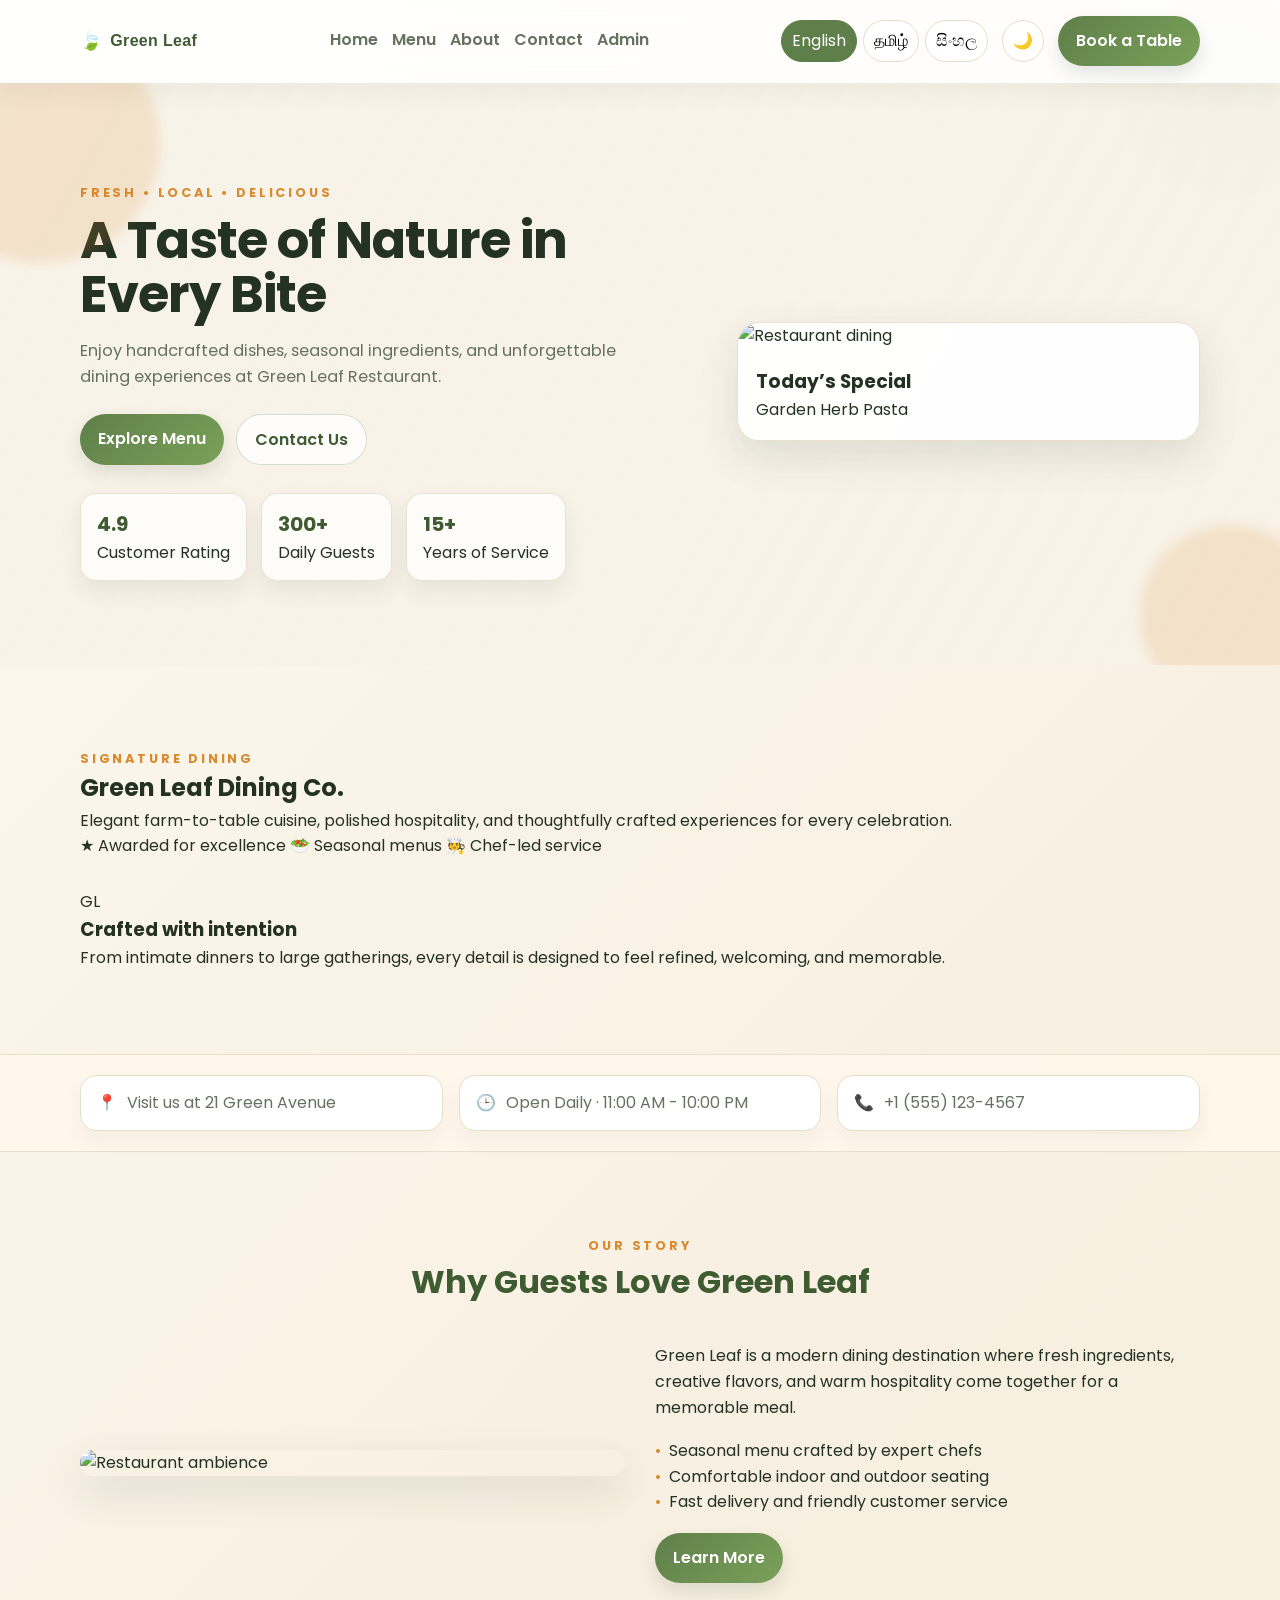
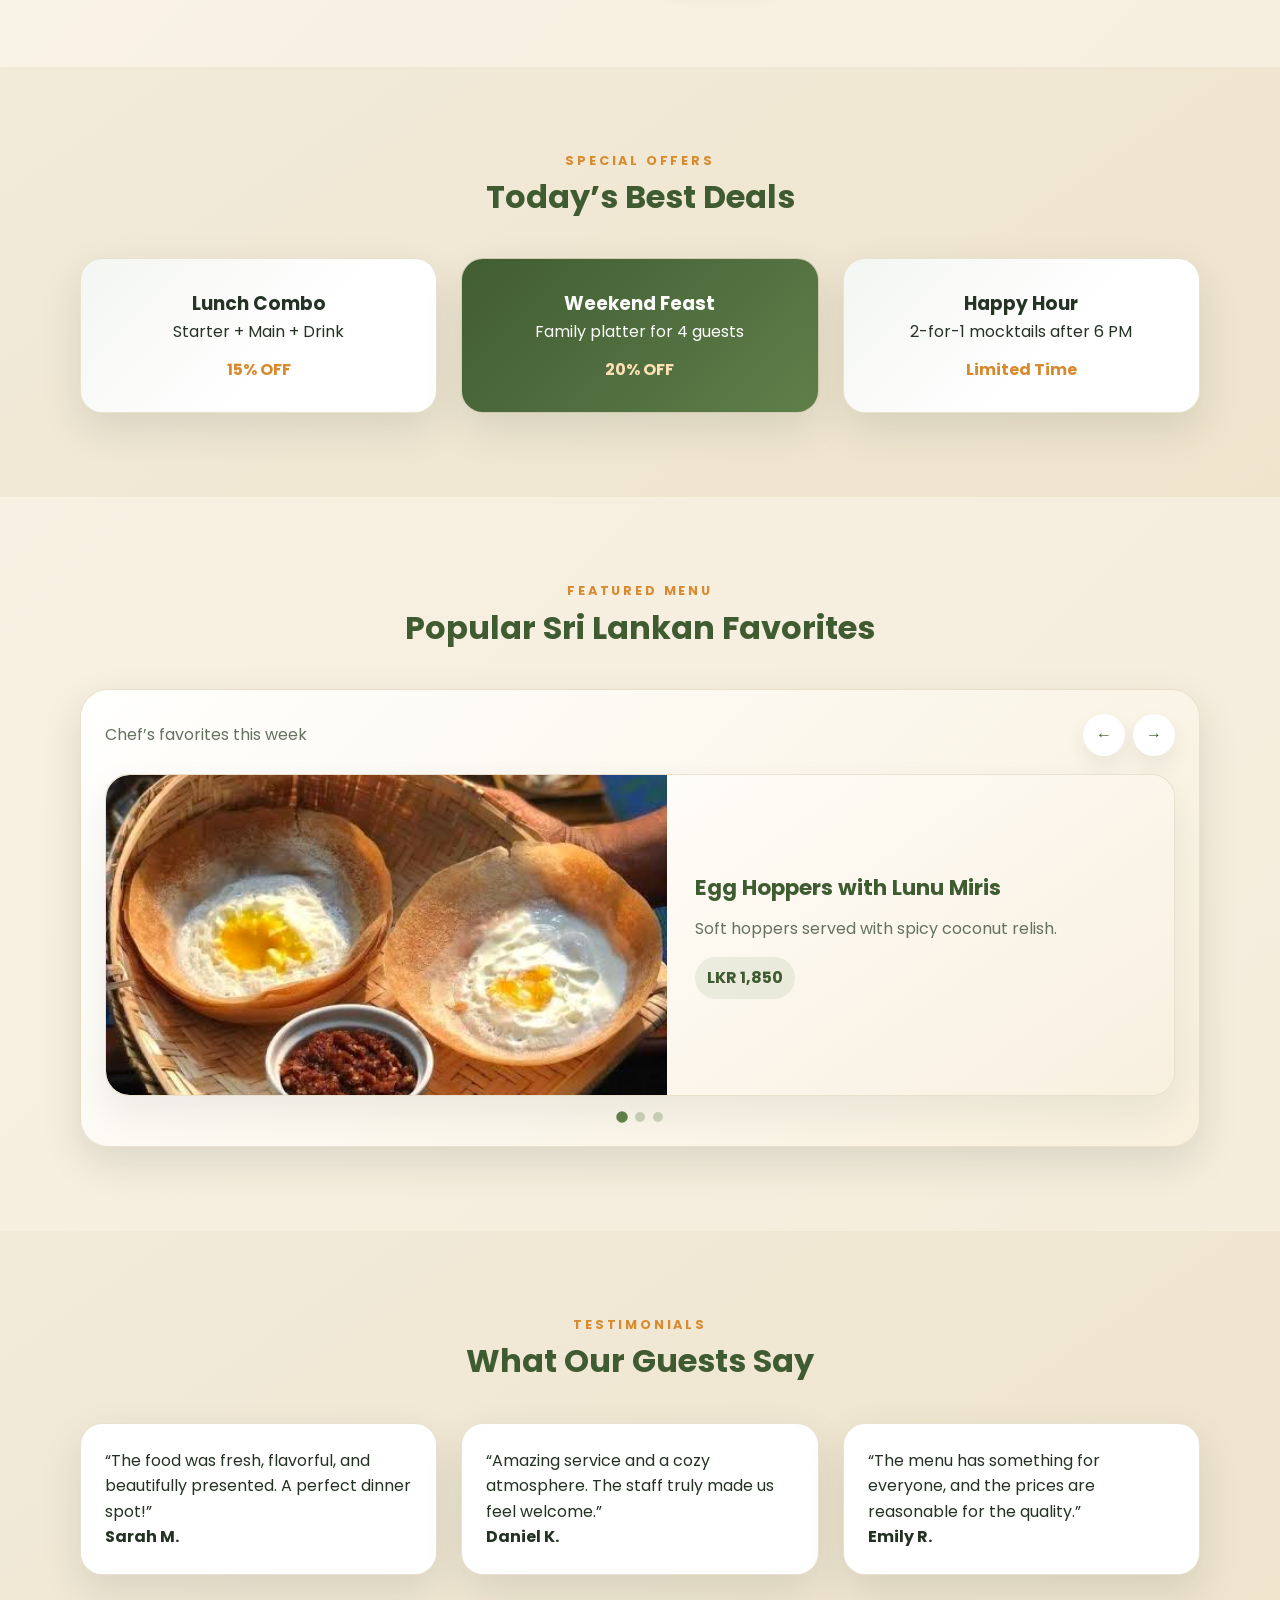
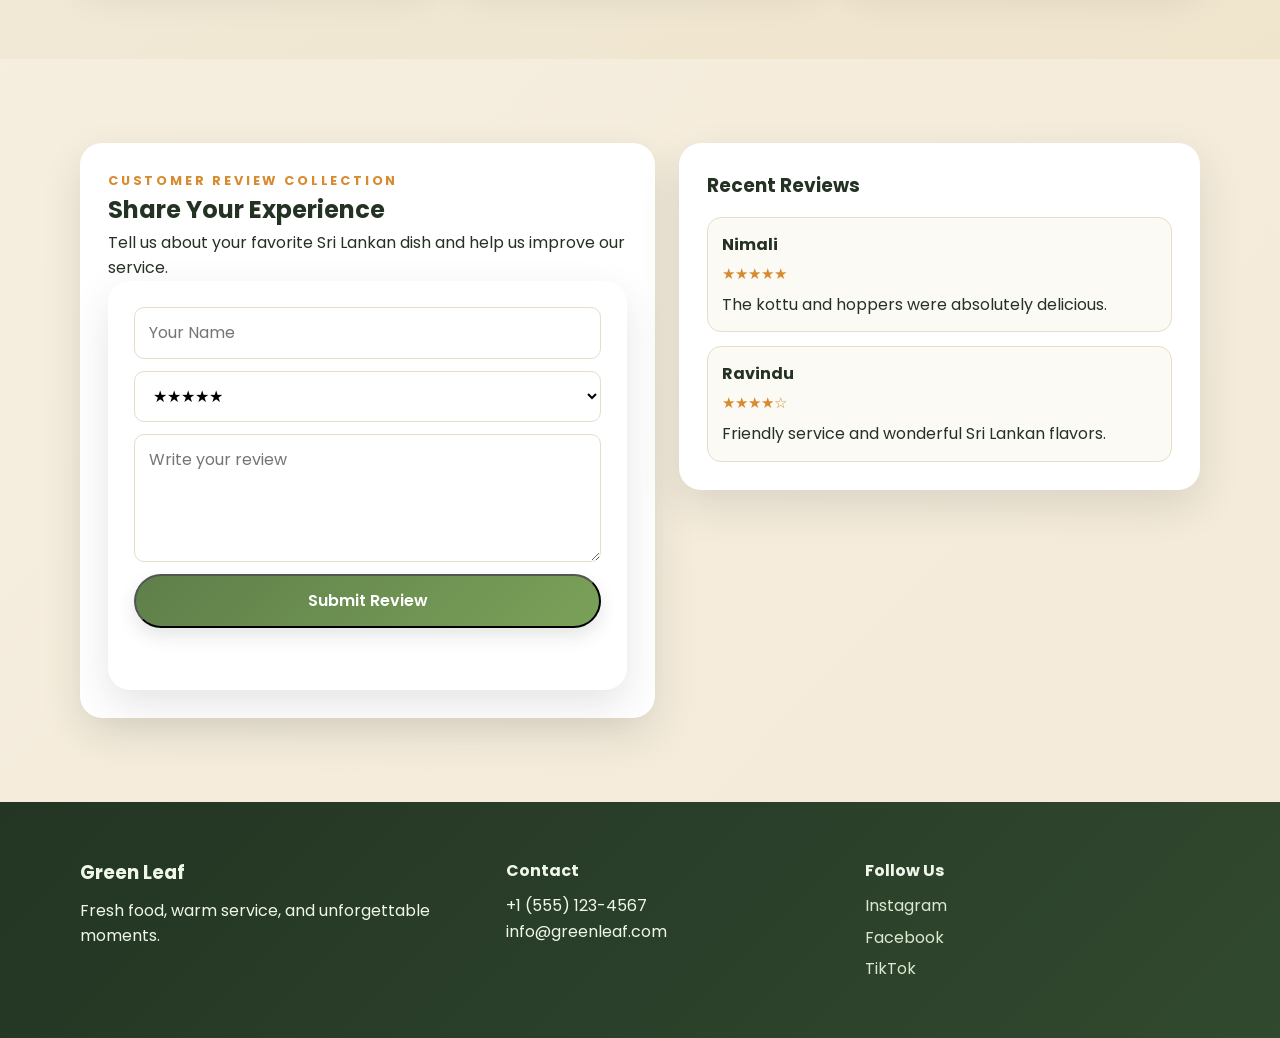
==== commit f9112c09: "modified project" ====
--- a/index.html
+++ b/index.html
@@ -175,7 +175,7 @@
         </div>
         <div class="dish-slider">
           <article class="dish-slide active">
-            <img src="https://images.unsplash.com/photo-1547592180-85f173990554?auto=format&fit=crop&w=800&q=80" alt="Egg Hoppers with Lunu Miris" />
+            <img src="img/img7.jpg" alt="Egg Hoppers with Lunu Miris" />
             <div class="dish-slide-content">
               <h3 data-i18n="homeDish1Title">Egg Hoppers with Lunu Miris</h3>
               <p data-i18n="homeDish1Text">Soft hoppers served with spicy coconut relish.</p>
@@ -183,7 +183,7 @@
             </div>
           </article>
           <article class="dish-slide">
-            <img src="https://images.unsplash.com/photo-1519708227418-c8fd9a32b7a2?auto=format&fit=crop&w=800&q=80" alt="Chicken Kottu Roti" />
+            <img src="img/img2.webp" alt="Chicken Kottu Roti" />
             <div class="dish-slide-content">
               <h3 data-i18n="homeDish2Title">Chicken Kottu Roti</h3>
               <p data-i18n="homeDish2Text">Chopped roti tossed with spices, egg, and chicken.</p>
--- a/styles.css
+++ b/styles.css
@@ -107,6 +107,54 @@
   transition: opacity 0.7s ease, transform 0.7s ease;
 }
 
+.about-page .about-story-grid,
+.about-page .values-grid {
+  perspective: 1200px;
+}
+
+.about-page .depth-layer {
+  transform-style: preserve-3d;
+  transition: transform 0.35s ease;
+}
+
+.about-page .depth-layer img,
+.about-page .about-story-grid h2,
+.about-page .about-story-grid p,
+.about-page .about-story-grid .value-card {
+  transform: translateZ(0px);
+}
+
+.about-page .depth-layer.depth-active {
+  transform: translateZ(10px) rotateX(0.5deg);
+}
+
+.about-page .depth-layer.depth-active:nth-of-type(2) {
+  transform: translateZ(18px) rotateX(0.65deg);
+}
+
+.about-page .depth-layer.depth-active:nth-of-type(3) {
+  transform: translateZ(26px) rotateX(0.8deg);
+}
+
+.about-page .section {
+  position: relative;
+}
+
+.about-page .section::before {
+  content: '';
+  position: absolute;
+  inset: 0;
+  background: radial-gradient(circle at top center, rgba(255,255,255,0.18), transparent 38%);
+  pointer-events: none;
+  z-index: 0;
+}
+
+.about-page .about-story-grid > *,
+.about-page .values-grid > * {
+  position: relative;
+  z-index: 1;
+}
+
 .reveal.visible {
   opacity: 1;
   transform: translateY(0);
@@ -183,15 +231,31 @@
   justify-content: space-between;
   gap: 18px;
   padding: 16px 0;
-  transition: padding 0.25s ease;
+  transition: padding 0.25s ease, gap 0.25s ease, min-height 0.25s ease;
+  will-change: padding, gap, min-height;
 }
 
 .top-header {
-  transition: background 0.3s ease, border-color 0.3s ease, transform 0.3s ease;
+  transition: background 0.3s ease, border-color 0.3s ease, transform 0.3s ease, box-shadow 0.3s ease;
+  will-change: transform, background, border-color, box-shadow;
+  backface-visibility: hidden;
 }
 
 .top-header.shrink {
   backdrop-filter: blur(18px);
+}
+
+.logo,
+.logo-icon,
+.logo span,
+.header-actions,
+.lang-btn,
+.theme-toggle,
+.btn,
+.menu-toggle,
+.nav-links,
+.nav-links a {
+  transition: transform 0.25s ease, font-size 0.25s ease, padding 0.25s ease, gap 0.25s ease, opacity 0.25s ease;
 }
 
 .top-header.shrink .nav-wrap {
@@ -333,6 +397,132 @@
 body.dark-mode .hero-card {
   background: var(--surface);
   border-color: rgba(79, 112, 91, 0.4);
+}
+
+/* About page refinements */
+.page-hero.small-hero {
+  padding: 48px 0 36px;
+}
+.page-hero .eyebrow {
+  color: var(--primary-dark);
+  font-weight: 600;
+  letter-spacing: 0.06em;
+  margin-bottom: 8px;
+}
+.page-hero h1 {
+  font-size: 1.9rem;
+  margin-top: 6px;
+  color: var(--text);
+}
+
+.lead {
+  font-size: 1.06rem;
+  color: var(--text);
+  margin-bottom: 10px;
+  font-weight: 500;
+}
+.muted {
+  color: var(--muted);
+  font-size: 0.95rem;
+}
+
+.about-story-grid {
+  display: grid;
+  grid-template-columns: 1fr 1fr;
+  gap: 36px;
+  align-items: center;
+}
+.about-story-grid .depth-layer img {
+  border-radius: 16px;
+  box-shadow: var(--shadow);
+  height: 100%;
+  object-fit: cover;
+  max-height: 420px;
+}
+.about-story-grid .story-text h2 {
+  font-size: 1.6rem;
+  margin-bottom: 12px;
+  color: var(--primary-dark);
+}
+
+.values-grid {
+  display: grid;
+  grid-template-columns: repeat(3, 1fr);
+  gap: 20px;
+}
+.value-card {
+  background: var(--surface-2);
+  padding: 22px;
+  border-radius: 12px;
+  border: 1px solid var(--border);
+  box-shadow: 0 8px 28px rgba(36,50,36,0.06);
+}
+.value-card h3 {
+  margin-bottom: 8px;
+  color: var(--primary-dark);
+}
+
+.team-section .section-title {
+  margin-bottom: 18px;
+  color: var(--primary-dark);
+  font-size: 1.4rem;
+}
+.team-grid {
+  display: grid;
+  grid-template-columns: repeat(3, 1fr);
+  gap: 18px;
+  align-items: start;
+}
+.team-card {
+  background: var(--surface);
+  border-radius: 12px;
+  padding: 20px;
+  text-align: left;
+  border: 1px solid var(--border);
+}
+.team-card h4 {
+  margin-bottom: 6px;
+  color: var(--text);
+}
+.team-card .muted {
+  margin-bottom: 12px;
+  color: var(--muted);
+}
+.team-qualifications {
+  list-style: disc inside;
+  margin: 0;
+  padding-left: 18px;
+  color: var(--text);
+}
+.team-qualifications li {
+  margin-bottom: 8px;
+}
+
+.gallery-grid {
+  display: grid;
+  grid-template-columns: repeat(3, 1fr);
+  gap: 14px;
+}
+.gallery-grid img {
+  border-radius: 10px;
+  box-shadow: 0 8px 18px rgba(36,50,36,0.06);
+  transition: transform 0.35s ease, box-shadow 0.35s ease;
+}
+.gallery-grid img:hover {
+  transform: translateY(-6px) scale(1.02);
+  box-shadow: 0 18px 40px rgba(36,50,36,0.12);
+}
+
+@media (max-width: 900px) {
+  .about-story-grid,
+  .values-grid,
+  .team-grid,
+  .gallery-grid {
+    grid-template-columns: 1fr;
+  }
+  .about-story-grid .depth-layer img {
+    max-height: 260px;
+  }
 }
 
 body.dark-mode .btn-secondary {
